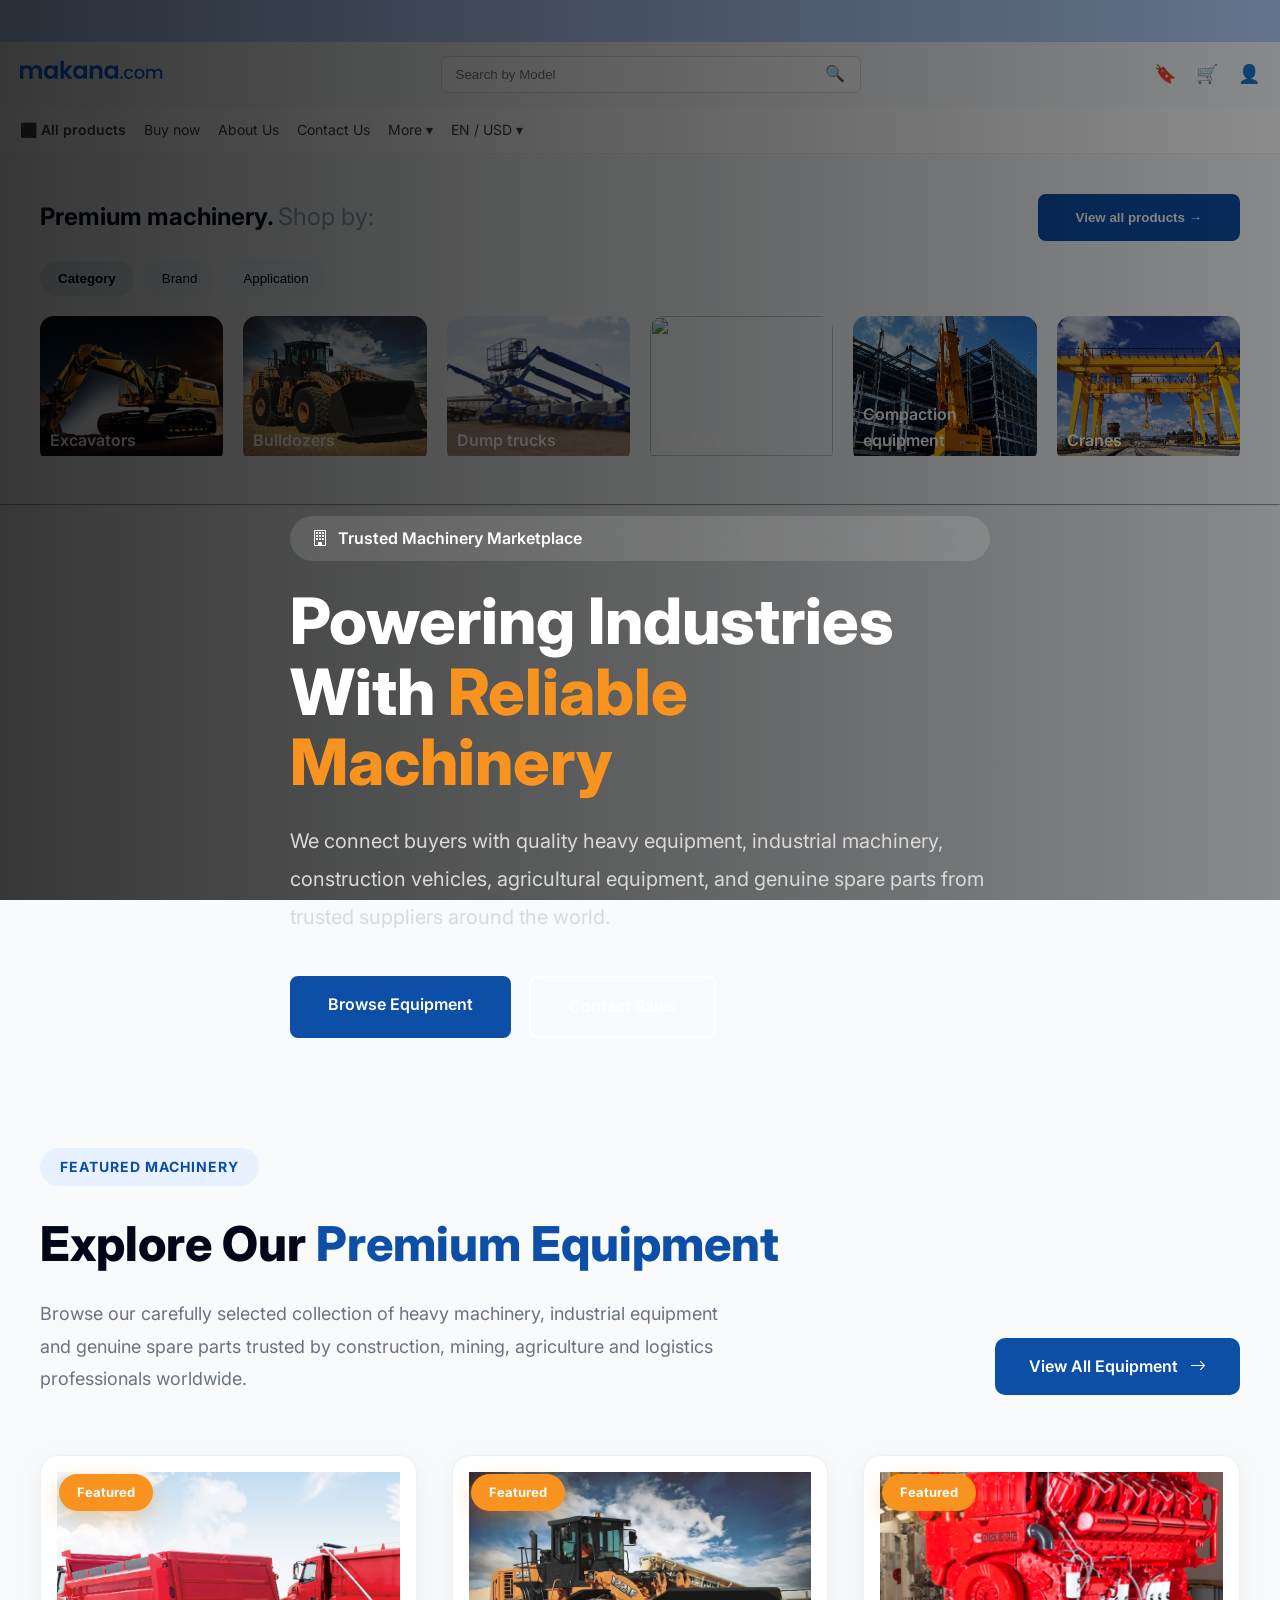
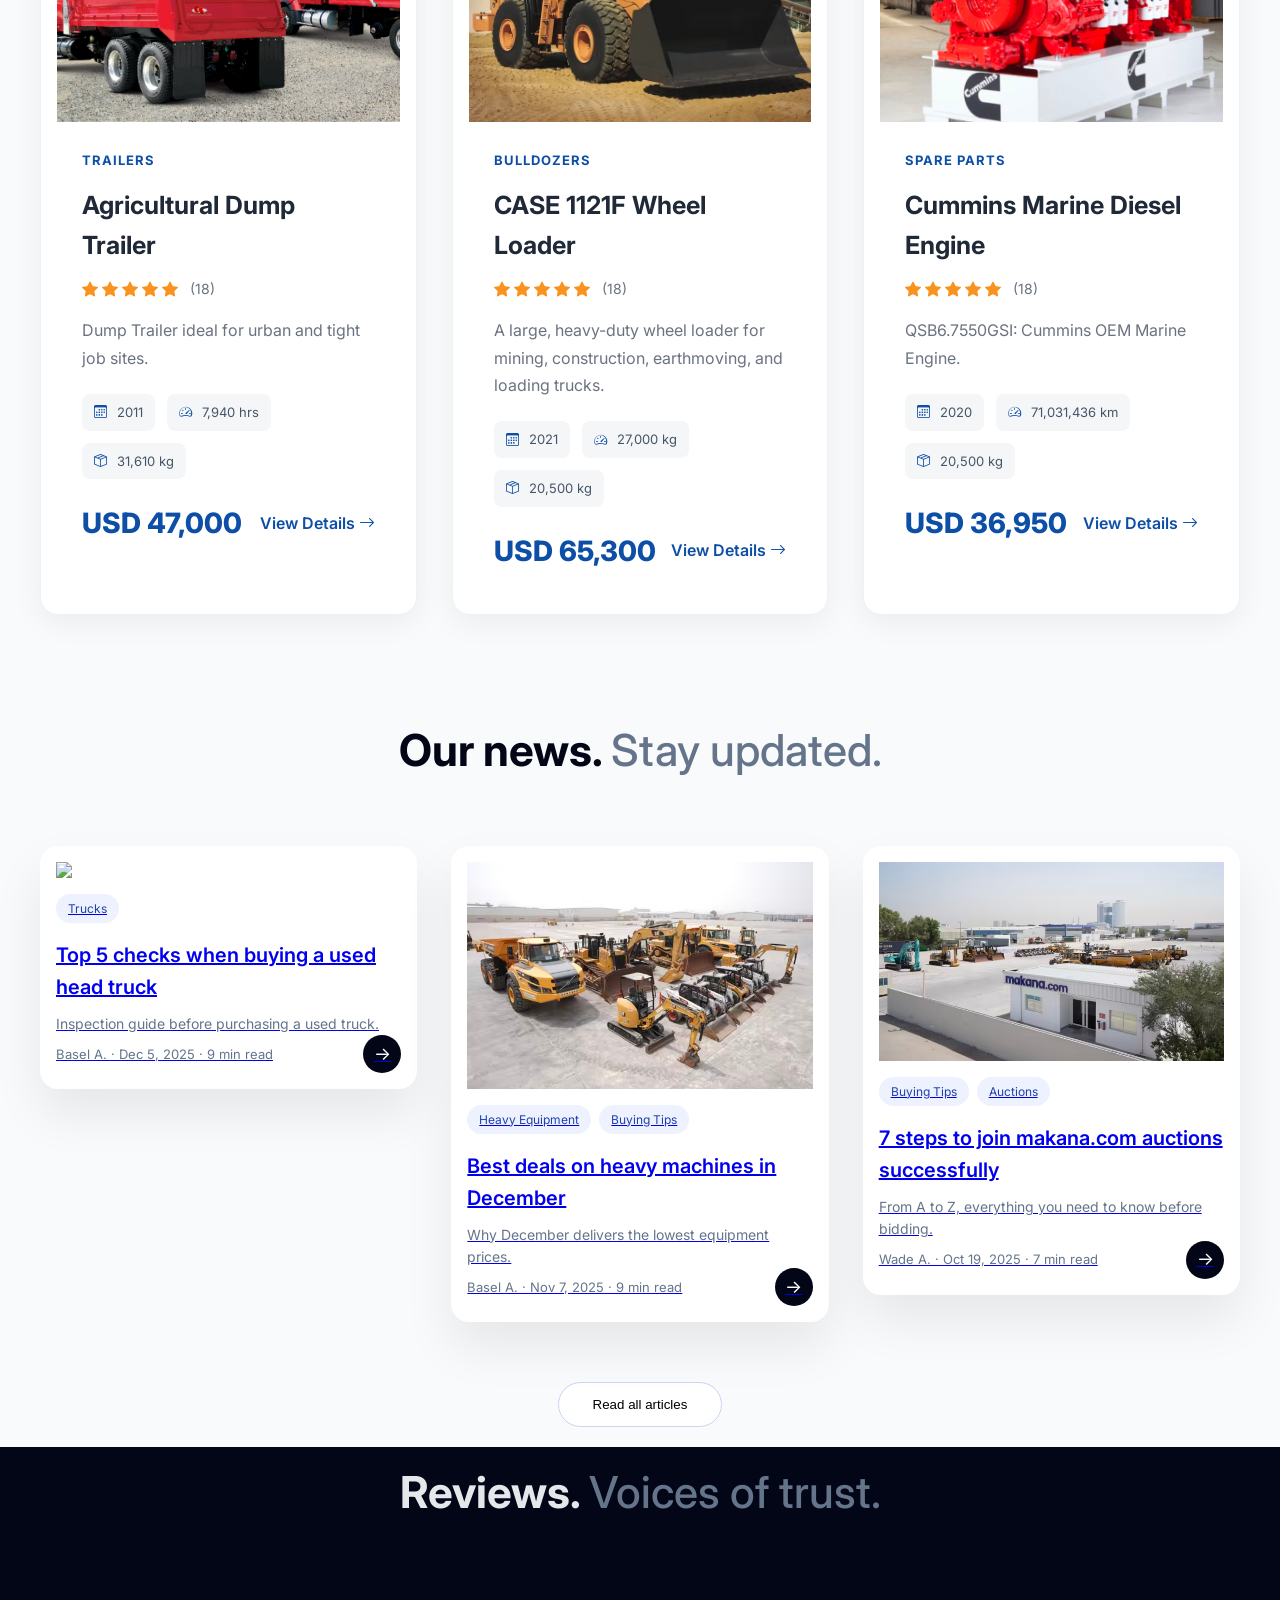
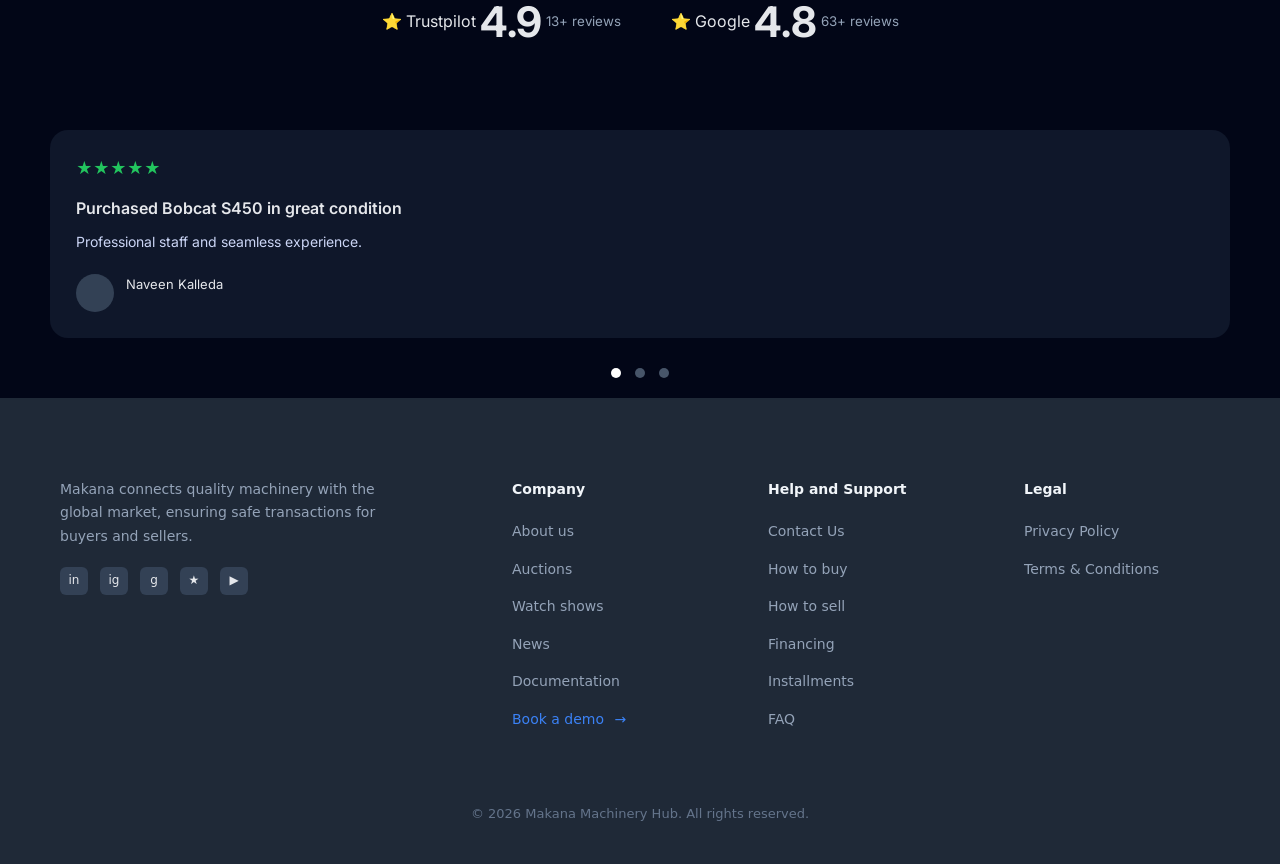
==== index.html @ 75198a85 "update layout" ====
<!DOCTYPE html>
<html lang="en">

<head>
    <meta charset="UTF-8" />
    <meta name="viewport" content="width=device-width, initial-scale=1.0" />
    <title>Makana – News & Reviews</title>

    <!-- Fonts -->
    <link href="https://fonts.googleapis.com/css2?family=Inter:wght@400;500;600;700&display=swap" rel="stylesheet">
    <link rel="stylesheet" href="https://cdn.jsdelivr.net/npm/bootstrap-icons@1.11.3/font/bootstrap-icons.min.css">

    <style>
        /* ---------------- VARIABLES ---------------- */
        :root {
            --bg-light: #f8fafc;
            --bg-dark: #020617;
            --card: #ffffff;
            --card-dark: #0f172a;
            --text: #020617;
            --text-light: #e5e7eb;
            --muted: #64748b;
            --blue: #2563eb;
            --green: #22c55e;
            --radius: 18px;
            --shadow: 0 25px 50px rgba(0, 0, 0, .08);
        }

        /* ---------------- RESET ---------------- */
        * {
            margin: 0;
            padding: 0;
            box-sizing: border-box
        }

        body {
            font-family: Inter, system-ui, sans-serif;
            background: var(--bg-light);
            color: var(--text);
            line-height: 1.6;
        }

        * {
            margin: 0;
            padding: 0;
            box-sizing: border-box;
        }


        .top-bar {
            background: #b7d3ff;
            overflow: hidden;
            white-space: nowrap;
            padding: 8px 0;
            position: relative;
        }

        .ticker {
            display: inline-block;
            padding-left: 100%;
            animation: scroll-left 15s linear infinite;
            font-size: 14px;
            font-weight: 500;
        }

        @keyframes scroll-left {
            0% {
                transform: translateX(0);
            }

            100% {
                transform: translateX(-100%);
            }
        }


        * {
            box-sizing: border-box;
        }

        img {
            max-width: 100%;
            height: auto;
        }

        body {
            overflow-x: hidden;
        }





        .header {
            display: flex;
            align-items: center;
            justify-content: space-between;
            padding: 14px 20px;
            gap: 15px;
        }

        .search-box {
            flex: 1;
            max-width: 420px;
            position: relative;
        }

        .search-box input {
            width: 100%;
            padding: 10px 40px 10px 14px;
            border-radius: 6px;
            border: 1px solid #ddd;
        }


        .search-icon {
            position: absolute;
            right: 16px;
            top: 50%;
            transform: translateY(-50%);
        }

        .header-icons span {
            margin-left: 16px;
            font-size: 18px;
        }

        .nav {
            display: flex;
            gap: 20px;
            padding: 10px 40px;
            font-size: 14px;
        }

        .nav a {
            color: #334155;
            cursor: pointer;
        }

        .nav .active {
            font-weight: 600;
        }

        .section {
            padding: 40px;
        }

        .section-header {
            display: flex;
            justify-content: space-between;
            align-items: center;
        }

        .section-header h2 span {
            color: #94a3b8;
            font-weight: 400;
        }


        @media (max-width: 768px) {
            .header {
                flex-direction: column;
                align-items: stretch;
            }

            .header-left {
                text-align: center;
            }

            .header-left img {
                max-height: 40px;
            }

            .search-box {
                max-width: 100%;
            }

            .header-icons {
                display: flex;
                justify-content: center;
                gap: 18px;
                font-size: 20px;
            }
        }

        .nav {
            display: flex;
            gap: 18px;
            padding: 12px 20px;
            background: #fff;
            border-bottom: 1px solid #eee;
        }


        @media (max-width: 768px) {
            .nav {
                overflow-x: auto;
                white-space: nowrap;
                gap: 14px;
                padding: 10px;
            }

            .nav a {
                font-size: 14px;
                flex-shrink: 0;
            }
        }

        .category-grid {
            display: grid;
            grid-template-columns: repeat(6, 1fr);
            gap: 16px;
        }

        @media (max-width: 1024px) {
            .category-grid {
                grid-template-columns: repeat(3, 1fr);
            }
        }

        @media (max-width: 600px) {
            .category-grid {
                grid-template-columns: repeat(2, 1fr);
            }

            .category-card span {
                font-size: 14px;
            }
        }


        .product-grid {
            display: grid;
            grid-template-columns: repeat(4, 1fr);
            gap: 20px;
        }


        @media (max-width: 1024px) {
            .product-grid {
                grid-template-columns: repeat(2, 1fr);
            }

        }

        /* @media (max-width: 1100px) {
            .product-grid {
                grid-template-columns: repeat(2, 1fr);
            }

           
        } */


        @media (max-width: 600px) {
            .product-grid {
                grid-template-columns: 1fr;
            }

            .product-card h4 {
                font-size: 16px;
            }

            /* .product-card1 h4 {
                font-size: 16px;
            } */

            .product-card strong {
                font-size: 15px;
            }

            /* .product-card1 strong {
                font-size: 15px;
            }

            .product-card1 {
                display: none;
            } */
        }


        .section-header {
            display: flex;
            justify-content: space-between;
            align-items: center;
            gap: 10px;
            flex-wrap: wrap;
        }

        @media (max-width: 600px) {
            .section-header h2 {
                font-size: 20px;
            }

            .section-header button {
                width: 100%;
            }
        }



        .btn-primary {
            background: #facc15;
            border: none;
            padding: 10px 16px;
            border-radius: 20px;
            font-weight: 600;
            cursor: pointer;
        }

        .btn-outline {
            background: none;
            border: 1px solid #cbd5e1;
            padding: 8px 14px;
            border-radius: 20px;
            cursor: pointer;
        }

        .filters {
            margin: 20px 0;
            display: flex;
            gap: 10px;
        }

        .filter {
            background: #f1f5f9;
            border: none;
            padding: 10px 18px;
            border-radius: 20px;
        }

        .filter.active {
            background: #e2e8f0;
            font-weight: 600;
        }

        .category-grid {
            display: grid;
            grid-template-columns: repeat(6, 1fr);
            gap: 20px;
        }

        .category-card {
            position: relative;
            border-radius: 14px;
            overflow: hidden;
        }

        .category-card img {
            width: 100%;
            height: 140px;
            object-fit: cover;
        }

        .category-card span {
            position: absolute;
            bottom: 10px;
            left: 10px;
            color: #fff;
            font-weight: 600;
        }

        .product-grid {
            margin-top: 30px;
            display: grid;
            grid-template-columns: repeat(4, 1fr);
            gap: 20px;
        }

        .product-card {
            background: #f8fafc;
            padding: 16px;
            border-radius: 18px;
        }

        .product-card img {
            height: 160px;
            object-fit: contain;
        }

        /* .product-card1 {
            background: #f8fafc;
            padding: 16px;
            border-radius: 18px;
        } */

        /* .product-card1 img {
            height: 160px;
            object-fit: contain;
        } */


        /* PRODUCT GRID */


        /*==========================
PREMIUM PRODUCT CARD
==========================*/

        .products-grid {

            display: grid;

            grid-template-columns: repeat(auto-fit, minmax(320px, 1fr));

            gap: 35px;

        }

        .product-card {

            position: relative;

            background: #fff;

            border-radius: 18px;

            overflow: hidden;

            border: 1px solid #edf2f7;

            transition: .4s;

            box-shadow: 0 8px 30px rgba(0, 0, 0, .06);

        }

        .product-card:hover {

            transform: translateY(-12px);

            box-shadow: 0 25px 55px rgba(0, 0, 0, .15);

        }

        .product-card a {

            text-decoration: none;

            color: inherit;

        }

        .product-image {

            overflow: hidden;

            height: 250px;

            background: #fafafa;

        }

        @media(max-width:768px) {

            .product-image {

                height: 200px;

            }

        }

        .product-image img {

            width: 100%;

            height: 100%;

            object-fit: cover;

            transition: .45s;

        }

        .product-card:hover img {

            transform: scale(1.08);

        }

        .product-body {

            padding: 25px;

        }

        .product-category {

            color: #0d4ea6;

            font-size: 13px;

            font-weight: 700;

            text-transform: uppercase;

            letter-spacing: 1px;

        }

        .product-body h3 {

            font-size: 25px;

            margin: 12px 0;

            font-weight: 700;

            color: #1f2937;

        }

        @media(max-width:768px) {

            .product-body h3 {

                font-size: 22px;

                line-height: 1.3;

            }

        }

        .rating {

            display: flex;

            align-items: center;

            gap: 4px;

            margin-bottom: 15px;

        }

        .rating i {

            color: #f7931e;

        }

        .rating span {

            color: #6b7280;

            margin-left: 8px;

            font-size: 14px;

        }

        .product-desc {

            color: #6b7280;

            line-height: 1.7;

            margin-bottom: 22px;

        }

        .meta {

            display: flex;

            flex-wrap: wrap;

            gap: 12px;

            margin-bottom: 22px;

        }

        .meta span {

            background: #f4f6f8;

            padding: 8px 12px;

            border-radius: 8px;

            font-size: 13px;

            color: #475569;

        }

        .meta i {

            color: #0d4ea6;

            margin-right: 6px;

        }

        .bottom-row {

            display: flex;

            justify-content: space-between;

            align-items: center;

        }

        .price {

            font-size: 28px;

            font-weight: 800;

            color: #0d4ea6;

        }

        .details-btn {

            color: #0d4ea6;

            font-weight: 600;

            transition: .3s;

        }

        .product-card:hover .details-btn {

            color: #f7931e;

        }

        .product-badge {

            position: absolute;

            top: 18px;

            left: 18px;

            z-index: 5;

            background: #f7931e;

            color: white;

            padding: 8px 18px;

            border-radius: 30px;

            font-size: 13px;

            font-weight: 700;

            box-shadow: 0 8px 20px rgba(247, 147, 30, .35);

        }

        /* ---------------- LAYOUT ---------------- */
        .container {
            max-width: 1200px;
            margin: auto;
            padding-top: 10px;
            padding-bottom: 20px;
        }

        .section-title {
            text-align: center;
            font-size: 44px;
            font-weight: 700;
            margin-bottom: 60px;
        }

        .section-title span {
            color: var(--muted);
            font-weight: 500;
        }

        /* ---------------- NEWS ---------------- */
        .news-grid {
            display: grid;
            grid-template-columns: repeat(auto-fit, minmax(320px, 1fr));
            gap: 34px;
        }

        .news-card {
            background: var(--card);
            border-radius: var(--radius);
            padding: 16px;
            box-shadow: var(--shadow);
            display: flex;
            flex-direction: column;
            transition: .3s ease;
        }

        .news-card:hover {
            transform: translateY(-6px);
        }

        .badges {
            display: flex;
            gap: 8px;
            margin: 16px 0;
        }

        .badge {
            font-size: 12px;
            background: #eef2ff;
            color: #1e40af;
            padding: 5px 12px;
            border-radius: 999px;
        }

        .news-title {
            font-size: 20px;
            font-weight: 600;
            margin-bottom: 10px;
        }

        .news-desc {
            font-size: 14px;
            color: var(--muted);
        }

        .news-footer {
            margin-top: auto;
            display: flex;
            justify-content: space-between;
            align-items: center;
            font-size: 13px;
            color: var(--muted);
        }

        .arrow {
            width: 38px;
            height: 38px;
            background: #020617;
            color: white;
            border-radius: 50%;
            display: grid;
            place-items: center;
            font-size: 18px;
        }

        .read-all {
            display: block;
            margin: 60px auto 0;
            padding: 14px 34px;
            border-radius: 999px;
            border: 1px solid #cbd5f5;
            background: white;
            font-weight: 500;
            cursor: pointer;
        }

        /* ---------------- REVIEWS ---------------- */
        .reviews {
            background: linear-gradient(180deg, #020617, #020617 60%, #020617);
            color: var(--text-light);
        }

        .ratings {
            display: flex;
            justify-content: center;
            gap: 50px;
            margin-bottom: 60px;
            flex-wrap: wrap;
        }

        .rating {
            text-align: center;
        }

        .rating strong {
            font-size: 42px;
            display: block;
        }

        .rating small {
            color: #94a3b8;
        }

        /* ---------------- CAROUSEL ---------------- */
        .carousel {
            position: relative;
            overflow: hidden;
        }

        .track {
            display: flex;
            transition: transform .6s ease;
        }

        .review {
            min-width: 100%;
            padding: 0 10px;
        }

        .review-card {
            background: var(--card-dark);
            border-radius: var(--radius);
            padding: 26px;
        }

        .stars {
            color: var(--green);
            margin-bottom: 14px
        }

        .review-title {
            font-weight: 600;
            margin-bottom: 10px
        }

        .review-text {
            font-size: 14px;
            color: #cbd5f5;
            margin-bottom: 20px
        }

        .author {
            display: flex;
            gap: 12px;
            font-size: 13px;
        }

        .avatar {
            width: 38px;
            height: 38px;
            background: #334155;
            border-radius: 50%;
        }

        /* ---------------- CONTROLS ---------------- */
        .controls {
            display: flex;
            justify-content: center;
            gap: 14px;
            margin-top: 30px;
        }

        .dot {
            width: 10px;
            height: 10px;
            border-radius: 50%;
            background: #475569;
            cursor: pointer;
        }

        .dot.active {
            background: white
        }

        /* ---------------- RESPONSIVE ---------------- */
        @media(max-width:640px) {
            .section-title {
                font-size: 32px
            }
        }

        @media (max-width: 600px) {
            .product-card img {
                height: auto;
                object-fit: cover;
            }
        }


        .footer {
            background: #1f2937;
            color: #cbd5e1;
            padding: 80px 60px 40px;
            font-family: system-ui, -apple-system, BlinkMacSystemFont, sans-serif;
        }

        .footer-container {
            display: grid;
            grid-template-columns: 2fr 1fr 1fr 1fr;
            gap: 60px;
            max-width: 1200px;
            margin: 0 auto;
        }

        .footer-brand p {
            max-width: 320px;
            line-height: 1.7;
            font-size: 14px;
            color: #94a3b8;
        }

        .socials {
            display: flex;
            gap: 12px;
            margin-top: 18px;
        }

        .socials a {
            width: 28px;
            height: 28px;
            border-radius: 6px;
            background: #334155;
            display: flex;
            align-items: center;
            justify-content: center;
            color: #e5e7eb;
            font-size: 12px;
            text-decoration: none;
        }

        .footer-col h4 {
            color: #f1f5f9;
            font-size: 14px;
            margin-bottom: 18px;
        }

        .footer-col ul {
            list-style: none;
            padding: 0;
            margin: 0;
        }

        .footer-col ul li {
            margin-bottom: 12px;
        }

        .footer-col ul li a {
            text-decoration: none;
            color: #94a3b8;
            font-size: 14px;
        }

        .footer-col ul li a:hover {
            color: #e5e7eb;
        }

        .footer-col .highlight a {
            color: #3b82f6;
            font-weight: 500;
        }

        .footer-col .highlight span {
            margin-left: 6px;
        }

        .footer-bottom {
            text-align: center;
            margin-top: 60px;
            font-size: 13px;
            color: #64748b;
        }

        @media (max-width: 768px) {
            .footer-container {
                grid-template-columns: 1fr;
                gap: 40px;
            }

            .footer-col h4 {
                margin-bottom: 12px;
            }
        }


        @media (max-width: 600px) {

            .section {
                padding: 24px 16px;
            }

            .nav {
                padding: 10px 16px;
            }

            .container {
                padding: 60px 16px;
            }

            .footer {
                padding: 50px 16px 30px;
            }

        }

        .line {
            padding: 150px;
            /* margin: 100px; */
        }
    </style>
</head>

<body>


    <!-- TOP INFO BAR -->
    <div class="top-bar">
        <div class="ticker">
            Complete purchase by utilizing our Cryptocurrency payment option(s) and get up to USD 10,000 Cashback. Offer
            ends Oct 30th.
        </div>
    </div>


    <!-- HEADER -->
    <header class="header">
        <div class="header-left">
            <a href="index.html">
                <img src="img/makana.com (2).svg" alt="logo-light">
            </a>
        </div>

        <div class="search-box">
            <input type="text" placeholder="Search by Model">
            <span class="search-icon">🔍</span>
        </div>

        <div class="header-icons">
            <span>🔖</span>
            <span>🛒</span>
            <span>👤</span>
        </div>
    </header>

    <!-- NAV -->
    <nav class="nav">
        <a href="products.html" class="active">⬛ All products</a>
        <a href="products.html">Buy now</a>
        <a href="about.html">About Us</a>
        <a href="#" onclick="Tawk_API.maximize(); return false;">
            Contact Us
        </a>
        <a>More ▾</a>
        <a>EN / USD ▾</a>
    </nav>

    <style>
        .nav a {
            text-decoration: none;
        }
    </style>

    <!-- PREMIUM MACHINERY -->
    <section class="section">
        <div class="section-header">
            <h2>Premium machinery. <span>Shop by:</span></h2>
            <a href="products.html">
                <button class="btn-primary">View all products →</button>
            </a>
        </div>

        <div class="filters">
            <button href="products.html" class="filter active">Category</button>
            <button class="filter">Brand</button>
            <button class="filter">Application</button>
        </div>

        <div class="category-grid">
            <a href="products.html">
                <div class="category-card">
                    <img src="img/heavy-machinery-night_1.avif" />
                    <span>Excavators</span>
                </div>
            </a>

            <a href="products.html">
                <div class="category-card">
                    <img src="img/BULLDOZER.webp" />
                    <span>Bulldozers</span>
                </div>
            </a>

            <a href="products.html">
                <div class="category-card">
                    <img src="img/Equipment-Rental-7.jpg" />
                    <span>Dump trucks</span>
                </div>
            </a>

            <a href="products.html">
                <div class="category-card">
                    <img src="https://images.unsplash.com/photo-1601584115197-04ecc0da31d7?q=80&w=1200" />
                    <span>Loaders</span>
                </div>
            </a>

            <a href="products.html">
                <div class="category-card">
                    <img src="img/CRANE3.jpg" />
                    <span>Compaction equipment</span>
                </div>
            </a>

            <a href="products.html">
                <div class="category-card">
                    <img src="img/CRANESS.jpg" />
                    <span>Cranes</span>
                </div>
            </a>

        </div>
    </section>

    <HR>
    </HR>

    <!-- =========================
ABOUT HERO
========================== -->

    <section class="about-hero">

        <div class="hero-overlay"></div>

        <div class="container">

            <div class="hero-content">

                <span class="hero-tag">
                    <i class="bi bi-building"></i>
                    Trusted Machinery Marketplace
                </span>

                <h1>
                    Powering Industries With
                    <span>Reliable Machinery</span>
                </h1>

                <p>
                    We connect buyers with quality heavy equipment,
                    industrial machinery, construction vehicles,
                    agricultural equipment, and genuine spare parts
                    from trusted suppliers around the world.
                </p>

                <div class="hero-buttons">

                    <a href="products.html" class="btn-primary">
                        Browse Equipment
                    </a>

                    <a href="#" class="btn-outline" onclick="Tawk_API.maximize(); return false;">
                        Contact Sales
                    </a>


                </div>

            </div>

        </div>

    </section>

    <style>
        /*=========================
ABOUT HERO
==========================*/

        .about-hero {

            display: flex;

            align-items: center;

            justify-content: center;

        }

        .hero-overlay {

            position: absolute;

            inset: 0;

            background: linear-gradient(90deg,
                    rgba(0, 0, 0, .78),
                    rgba(0, 0, 0, .45));

        }

        .hero-content {

            position: relative;

            z-index: 2;

            max-width: 700px;

            color: #fff;

            display: flex;

            flex-direction: column;

        }

        .hero-tag {

            display: inline-flex;

            align-items: center;

            gap: 10px;

            background: #ffffff20;

            backdrop-filter: blur(12px);

            padding: 10px 22px;

            border-radius: 50px;

            font-weight: 600;

            margin-bottom: 25px;

        }

        .hero-content h1 {

            font-size: 64px;

            font-weight: 800;

            line-height: 1.1;

            margin-bottom: 25px;

        }

        .hero-content h1 span {

            color: #f7931e;

        }

        .hero-content p {

            font-size: 20px;

            color: #d9d9d9;

            line-height: 1.9;

            margin-bottom: 40px;

        }

        .hero-buttons {

            display: flex;

            gap: 18px;

            flex-wrap: wrap;

        }

        .btn-primary {

            background: #0d4ea6;

            color: #fff;

            padding: 16px 38px;

            border-radius: 8px;

            text-decoration: none;

            transition: .35s;

            font-weight: 600;

        }

        .btn-primary:hover {

            background: #083b80;

            transform: translateY(-4px);

        }

        .btn-outline {

            border: 2px solid #fff;

            color: #fff;

            text-decoration: none;

            padding: 16px 38px;

            border-radius: 8px;

            transition: .35s;

            font-weight: 600;

        }

        .btn-outline:hover {

            background: #fff;

            color: #111;

        }

        @media (max-width:991px) {

            .about-hero {

                min-height: 850px;

                padding: 100px 0 70px;

            }

            .hero-content h1 {

                font-size: 52px;

            }

        }

        @media(max-width:768px) {

            .hero-content {

                text-align: center;

                margin: auto;

            }

            .hero-content h1 {

                font-size: 56px;

                line-height: 1.15;

            }


        }

        @media(max-width:480px) {

            .hero-content h1 {

                font-size: 32px;

            }

        }

        @media(max-width:768px) {

            .hero-content p {

                max-width: 95%;

                margin: auto auto 35px;

            }

        }

        @media(max-width:768px) {

            .hero-buttons {

                display: flex;

                flex-direction: column;

                align-items: center;

                width: 100%;

                gap: 15px;

            }

            .hero-buttons a {

                width: 100%;

                max-width: 320px;

                text-align: center;

            }

        }
    </style>

    <!-- FEATURED PRODUCTS -->
    <section class="products-container">
        <div class="featured-header">

            <div class="featured-title">

                <span class="featured-badge">
                    FEATURED MACHINERY
                </span>

                <h2>
                    Explore Our
                    <span>Premium Equipment</span>
                </h2>

                <p>
                    Browse our carefully selected collection of heavy machinery,
                    industrial equipment and genuine spare parts trusted by
                    construction, mining, agriculture and logistics professionals worldwide.
                </p>

            </div>

            <a href="products.html" class="view-all-btn">

                View All Equipment

                <i class="bi bi-arrow-right"></i>

            </a>

        </div>

        <Style>
            /*==============================
FEATURED HEADER
==============================*/

            .products-container {

                max-width: 1450px;

                margin: auto;

                padding: 90px 40px;

            }

            @media(max-width:768px) {

                .products-container {

                    padding: 60px 15px;

                }

            }

            .featured-header {

                display: flex;

                justify-content: space-between;

                align-items: flex-end;

                margin-bottom: 60px;

                flex-wrap: wrap;

                gap: 30px;

            }

            .featured-badge {

                display: inline-block;

                background: #e8f1ff;

                color: #0d4ea6;

                padding: 8px 20px;

                border-radius: 30px;

                font-size: 14px;

                font-weight: 700;

                letter-spacing: 1px;

                margin-bottom: 20px;

            }

            .featured-title h2 {

                font-size: 48px;

                font-weight: 800;

                margin-bottom: 15px;

            }

            .featured-title h2 span {

                color: #0d4ea6;

            }

            .featured-title p {

                max-width: 700px;

                color: #6b7280;

                line-height: 1.8;

                font-size: 18px;

            }

            .view-all-btn {

                text-decoration: none;

                background: #0d4ea6;

                color: white;

                padding: 16px 34px;

                border-radius: 10px;

                font-weight: 600;

                display: flex;

                align-items: center;

                gap: 12px;

                transition: .35s;

            }

            .view-all-btn:hover {

                background: #f7931e;

                color: white;

                transform: translateY(-4px);

            }
        </Style>


        <div class="products-grid">

            <div class="product-card">

                <span class="product-badge">
                    Featured
                </span>

                <a href="checkout.html" onclick="selectProduct(
         'Agricultural Dump Trailer / Tipping Trailer',
         'Dump Trailer ideal for urban and tight job sites.',
         'USD 47,000',
         'img/heavy-machine-4.jpg'
         )">

                    <div class="product-image">

                        <img src="img/heavy-machine-4.jpg">

                    </div>

                    <div class="product-body">

                        <span class="product-category">

                            Trailers

                        </span>

                        <h3>

                            Agricultural Dump Trailer

                        </h3>

                        <div class="rating">

                            <i class="bi bi-star-fill"></i>

                            <i class="bi bi-star-fill"></i>

                            <i class="bi bi-star-fill"></i>

                            <i class="bi bi-star-fill"></i>

                            <i class="bi bi-star-fill"></i>

                            <span>(18)</span>

                        </div>

                        <p class="product-desc">

                            Dump Trailer ideal for urban and
                            tight job sites.

                        </p>

                        <div class="meta">

                            <span>

                                <i class="bi bi-calendar3"></i>

                                2011

                            </span>

                            <span>

                                <i class="bi bi-speedometer2"></i>

                                7,940 hrs

                            </span>

                            <span>

                                <i class="bi bi-box-seam"></i>

                                31,610 kg

                            </span>

                        </div>

                        <div class="bottom-row">

                            <div class="price">

                                USD 47,000

                            </div>

                            <span class="details-btn">

                                View Details

                                <i class="bi bi-arrow-right"></i>

                            </span>

                        </div>

                    </div>

                </a>

            </div>


            <div class="product-card">

                <span class="product-badge">
                    Featured
                </span>

                <a href="checkout.html" onclick="selectProduct(
                   'Telehandler (Telescopic Handler)',
                   'Telescopic Handler with excellent reliability.',
                   'USD 65,300',
                   'img/BULLDOZER.webp'
                )">

                    <div class="product-image">

                        <img src="img/BULLDOZER.webp">

                    </div>

                    <div class="product-body">

                        <span class="product-category">

                            Bulldozers

                        </span>

                        <h3>

                            CASE 1121F Wheel Loader

                        </h3>

                        <div class="rating">

                            <i class="bi bi-star-fill"></i>

                            <i class="bi bi-star-fill"></i>

                            <i class="bi bi-star-fill"></i>

                            <i class="bi bi-star-fill"></i>

                            <i class="bi bi-star-fill"></i>

                            <span>(18)</span>

                        </div>

                        <p class="product-desc">

                            A large, heavy-duty wheel loader for mining, construction, earthmoving, and loading trucks.

                        </p>

                        <div class="meta">

                            <span>

                                <i class="bi bi-calendar3"></i>

                                2021

                            </span>

                            <span>

                                <i class="bi bi-speedometer2"></i>

                                27,000 kg

                            </span>

                            <span>

                                <i class="bi bi-box-seam"></i>

                                20,500 kg

                            </span>

                        </div>

                        <div class="bottom-row">

                            <div class="price">

                                USD 65,300

                            </div>

                            <span class="details-btn">

                                View Details

                                <i class="bi bi-arrow-right"></i>

                            </span>

                        </div>

                    </div>

                </a>

            </div>


            <div class="product-card">

                <span class="product-badge">
                    Featured
                </span>

                <a href="checkout.html" onclick="selectProduct(
                   'Cummins Marine Diesel Engine',
                   'QSB6.7550GSI: Cummins OEM Marine Engine.',
                   'USD 36,950',
                   'img/whatsappnew.jpeg'
                 )">

                    <div class="product-image">

                        <img src="img/whatsappnew.jpeg">

                    </div>

                    <div class="product-body">

                        <span class="product-category">

                            Spare Parts

                        </span>

                        <h3>

                            Cummins Marine Diesel Engine

                        </h3>

                        <div class="rating">

                            <i class="bi bi-star-fill"></i>

                            <i class="bi bi-star-fill"></i>

                            <i class="bi bi-star-fill"></i>

                            <i class="bi bi-star-fill"></i>

                            <i class="bi bi-star-fill"></i>

                            <span>(18)</span>

                        </div>

                        <p class="product-desc">

                            QSB6.7550GSI: Cummins OEM Marine Engine.

                        </p>

                        <div class="meta">

                            <span>

                                <i class="bi bi-calendar3"></i>

                                2020

                            </span>

                            <span>

                                <i class="bi bi-speedometer2"></i>

                                71,031,436 km

                            </span>

                            <span>

                                <i class="bi bi-box-seam"></i>

                                20,500 kg

                            </span>

                        </div>

                        <div class="bottom-row">

                            <div class="price">

                                USD 36,950

                            </div>

                            <span class="details-btn">

                                View Details

                                <i class="bi bi-arrow-right"></i>

                            </span>

                        </div>

                    </div>

                </a>

            </div>


    </section>


    <!-- NEWS -->
    <section class="container">
        <h2 class="section-title">Our news. <span>Stay updated.</span></h2>

        <div class="news-grid">
            <a href="#">
                <div class="news-card">
                    <img src="https://images.unsplash.com/photo-1601584115197-04ecc0da31d7?q=80&w=1200" />
                    <div class="badges">
                        <span class="badge">Trucks</span>
                    </div>
                    <div class="news-title">Top 5 checks when buying a used head truck</div>
                    <div class="news-desc">Inspection guide before purchasing a used truck.</div>
                    <div class="news-footer">
                        Basel A. · Dec 5, 2025 · 9 min read
                        <div class="arrow">→</div>
                    </div>
                </div>
            </a>


            <a href="#">
                <div class="news-card">
                    <img src="img/ournews2.avif" />
                    <div class="badges">
                        <span class="badge">Heavy Equipment</span>
                        <span class="badge">Buying Tips</span>
                    </div>
                    <div class="news-title">Best deals on heavy machines in December</div>
                    <div class="news-desc">Why December delivers the lowest equipment prices.</div>
                    <div class="news-footer">
                        Basel A. · Nov 7, 2025 · 9 min read
                        <div class="arrow">→</div>
                    </div>
                </div>
            </a>

            <a href="#">
                <div class="news-card">
                    <img src="img/ournews1.avif" />
                    <div class="badges">
                        <span class="badge">Buying Tips</span>
                        <span class="badge">Auctions</span>
                    </div>
                    <div class="news-title">7 steps to join makana.com auctions successfully</div>
                    <div class="news-desc">From A to Z, everything you need to know before bidding.</div>
                    <div class="news-footer">
                        Wade A. · Oct 19, 2025 · 7 min read
                        <div class="arrow">→</div>
                    </div>
                </div>
            </a>

        </div>

        <button class="read-all">Read all articles</button>
    </section>

    <!-- REVIEWS -->
    <section class="reviews">
        <div class="container">
            <h2 class="section-title">Reviews. <span>Voices of trust.</span></h2>

            <div class="ratings">
                <div class="rating">⭐ Trustpilot<strong>4.9</strong><small>13+ reviews</small></div>
                <div class="rating">⭐ Google<strong>4.8</strong><small>63+ reviews</small></div>
            </div>

            <div class="carousel">
                <div class="track" id="track">

                    <div class="review">
                        <div class="review-card">
                            <div class="stars">★★★★★</div>
                            <div class="review-title">Purchased Bobcat S450 in great condition</div>
                            <div class="review-text">Professional staff and seamless experience.</div>
                            <div class="author">
                                <div class="avatar"></div>Naveen Kalleda
                            </div>
                        </div>
                    </div>

                    <div class="review">
                        <div class="review-card">
                            <div class="stars">★★★★★</div>
                            <div class="review-title">Reliable & informative team</div>
                            <div class="review-text">Everything handled efficiently end-to-end.</div>
                            <div class="author">
                                <div class="avatar"></div>Jihad Al Attassi
                            </div>
                        </div>
                    </div>

                    <div class="review">
                        <div class="review-card">
                            <div class="stars">★★★★★</div>
                            <div class="review-title">Buying a bobcat has never been easier</div>
                            <div class="review-text">Fully digital, extremely professional process.</div>
                            <div class="author">
                                <div class="avatar"></div>Procurement Manager
                            </div>
                        </div>
                    </div>

                </div>
            </div>

            <div class="controls">
                <div class="dot active"></div>
                <div class="dot"></div>
                <div class="dot"></div>
            </div>

        </div>
    </section>

    <footer class="footer">
        <div class="footer-container">
            <div class="footer-col footer-brand">
                <p>
                    Makana connects quality machinery with the global market, ensuring
                    safe transactions for buyers and sellers.
                </p>

                <div class="socials">
                    <a href="#">in</a>
                    <a href="#">ig</a>
                    <a href="#">g</a>
                    <a href="#">★</a>
                    <a href="#">▶</a>
                </div>
            </div>

            <div class="footer-col">
                <h4>Company</h4>
                <ul>
                    <li><a href="about.html">About us</a></li>
                    <li><a href="#">Auctions</a></li>
                    <li><a href="#">Watch shows</a></li>
                    <li><a href="#">News</a></li>
                    <li><a href="#">Documentation</a></li>
                    <li class="highlight">
                        <a href="#">Book a demo <span>→</span></a>
                    </li>
                </ul>
            </div>

            <div class="footer-col">
                <h4>Help and Support</h4>
                <ul>
                    <li><a href="#" onclick="Tawk_API.maximize(); return false;">
                            Contact Us
                        </a></li>
                    <li><a href="products.html">How to buy</a></li>
                    <li><a href="#">How to sell</a></li>
                    <li><a href="#">Financing</a></li>
                    <li><a href="#">Installments</a></li>
                    <li><a href="#">FAQ</a></li>
                </ul>
            </div>

            <div class="footer-col">
                <h4>Legal</h4>
                <ul>
                    <li><a href="#">Privacy Policy</a></li>
                    <li><a href="#">Terms & Conditions</a></li>
                </ul>
            </div>
        </div>

        <div class="footer-bottom">
            © 2026 Makana Machinery Hub. All rights reserved.
        </div>
    </footer>

    <script>
        let index = 0;
        const track = document.getElementById('track');
        const dots = document.querySelectorAll('.dot');

        function show(i) {
            track.style.transform = `translateX(-${i * 100}%)`;
            dots.forEach(d => d.classList.remove('active'));
            dots[i].classList.add('active');
        }
        dots.forEach((d, i) => d.onclick = () => { index = i; show(i) });
        setInterval(() => { index = (index + 1) % 3; show(index) }, 4500);
    </script>

    <script>
        function selectProduct(name, desc, price, img) {
            const product = {
                name: name,
                desc: desc,
                price: price,
                img: img
            };

            localStorage.setItem("selectedProduct", JSON.stringify(product));
        }
    </script>

    <script>
        // Disable right-click
        document.addEventListener("contextmenu", function (e) {
            e.preventDefault();
            alert("Right-click is disabled on this website!");
        });

        // Disable certain keyboard shortcuts
        document.addEventListener("keydown", function (e) {
            // F12
            if (e.key === "F12") {
                e.preventDefault();
                alert("This shortcut is disabled!");
            }

            // Ctrl+Shift+I or Cmd+Option+I (Open DevTools)
            if ((e.ctrlKey || e.metaKey) && e.shiftKey && e.key.toLowerCase() === "i") {
                e.preventDefault();
                alert("This shortcut is disabled!");
            }

            // Ctrl+Shift+J or Cmd+Option+J (Console)
            if ((e.ctrlKey || e.metaKey) && e.shiftKey && e.key.toLowerCase() === "j") {
                e.preventDefault();
                alert("This shortcut is disabled!");
            }

            // Ctrl+U or Cmd+U (View Source)
            if ((e.ctrlKey || e.metaKey) && e.key.toLowerCase() === "u") {
                e.preventDefault();
                alert("Viewing source is disabled!");
            }

            // Ctrl+S or Cmd+S (Save page)
            if ((e.ctrlKey || e.metaKey) && e.key.toLowerCase() === "s") {
                e.preventDefault();
                alert("Saving the page is disabled!");
            }
        });
    </script>

    <!--Start of Tawk.to Script-->
    <script type="text/javascript">
        var Tawk_API = Tawk_API || {}, Tawk_LoadStart = new Date();
        (function () {
            var s1 = document.createElement("script"), s0 = document.getElementsByTagName("script")[0];
            s1.async = true;
            s1.src = 'https://embed.tawk.to/68c6bc223c57f819275d5edd/1j544tq3s';
            s1.charset = 'UTF-8';
            s1.setAttribute('crossorigin', '*');
            s0.parentNode.insertBefore(s1, s0);
        })();
    </script>
    <!--End of Tawk.to Script-->

</body><grammarly-desktop-integration data-grammarly-shadow-root="true"></grammarly-desktop-integration>

</html>
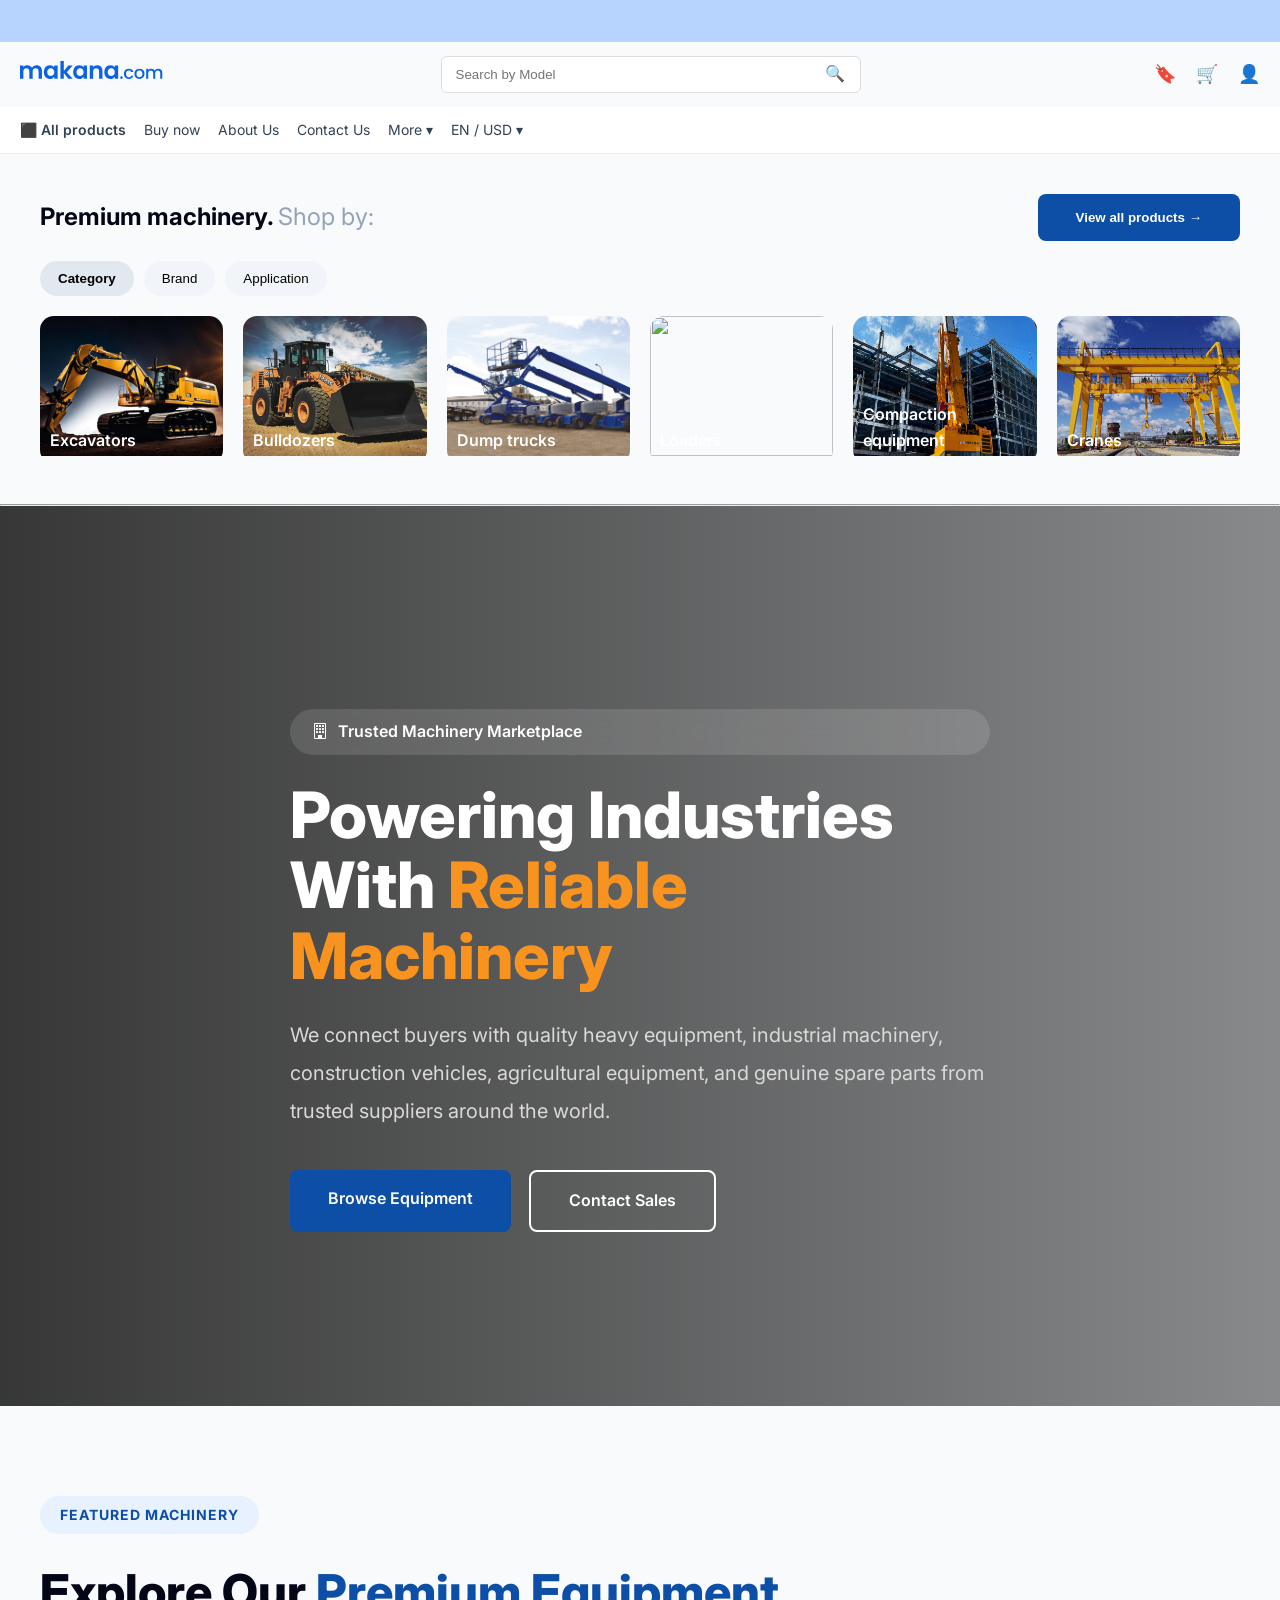
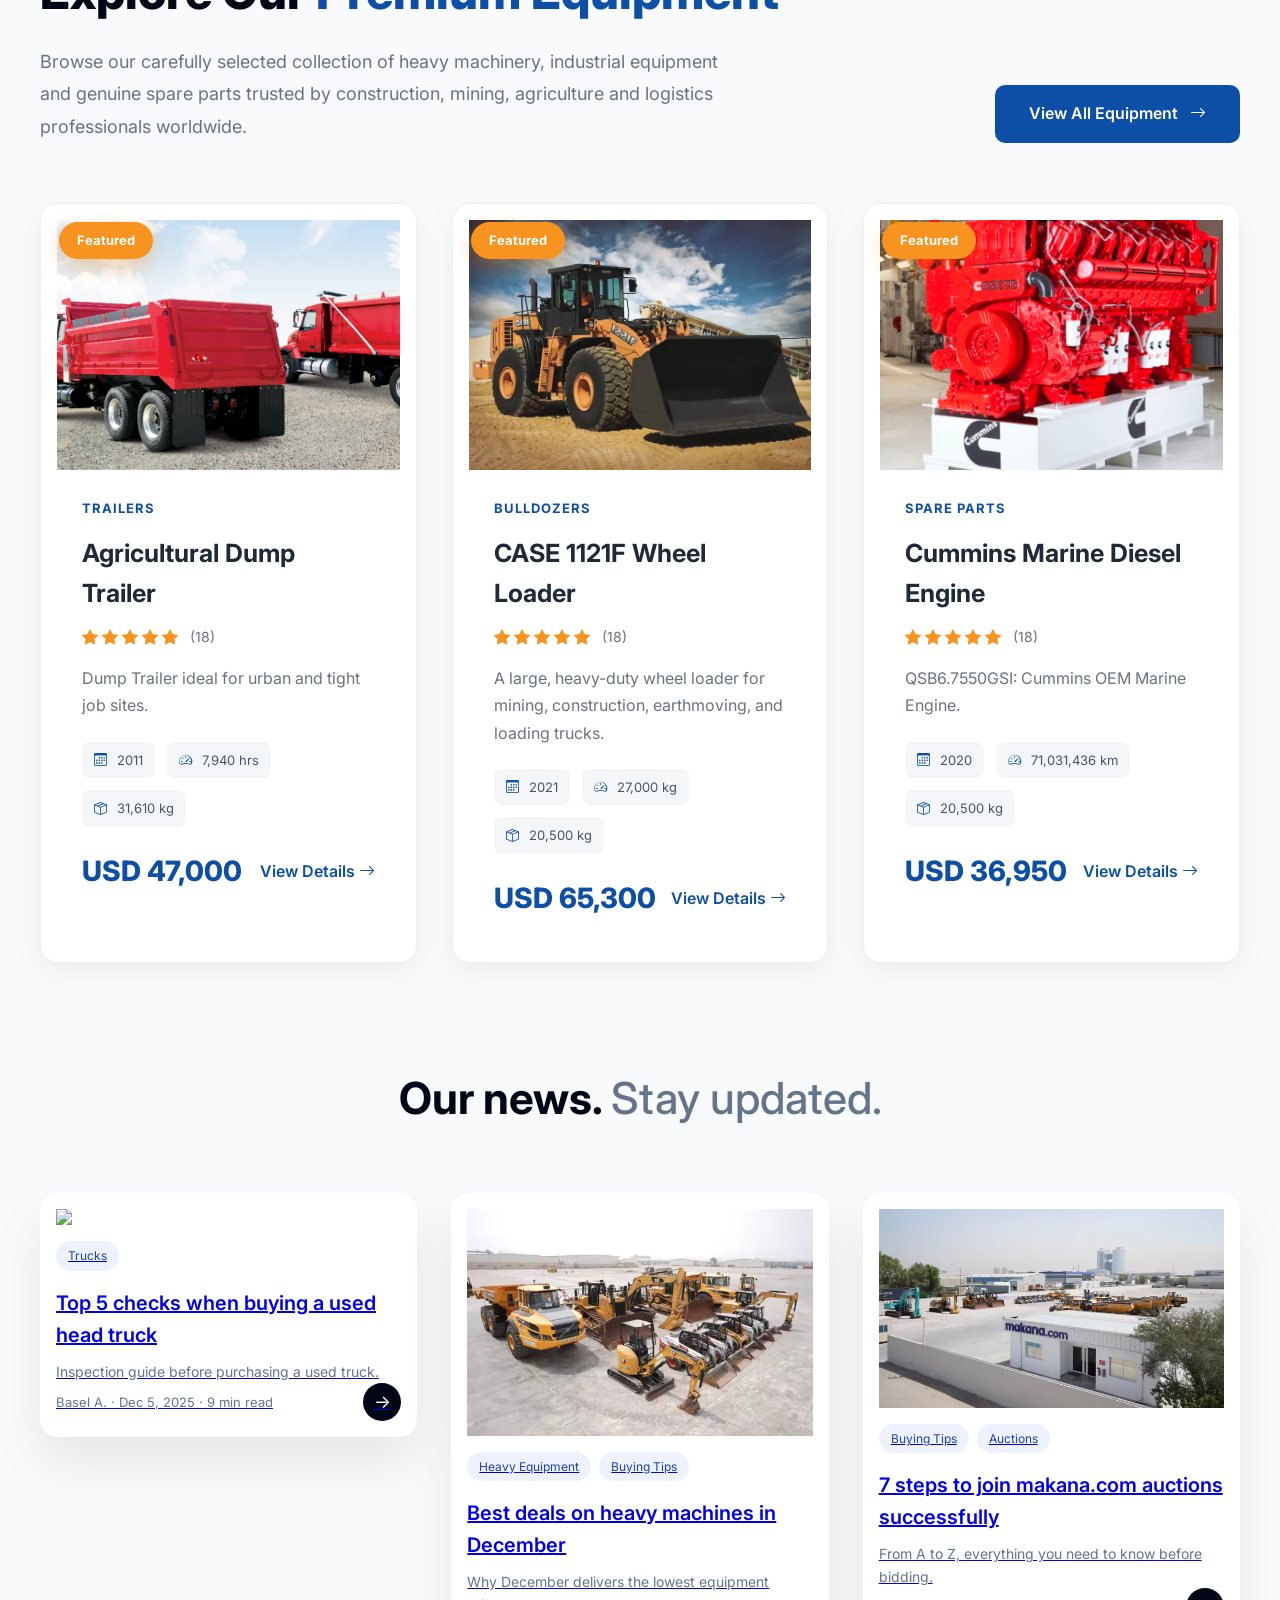
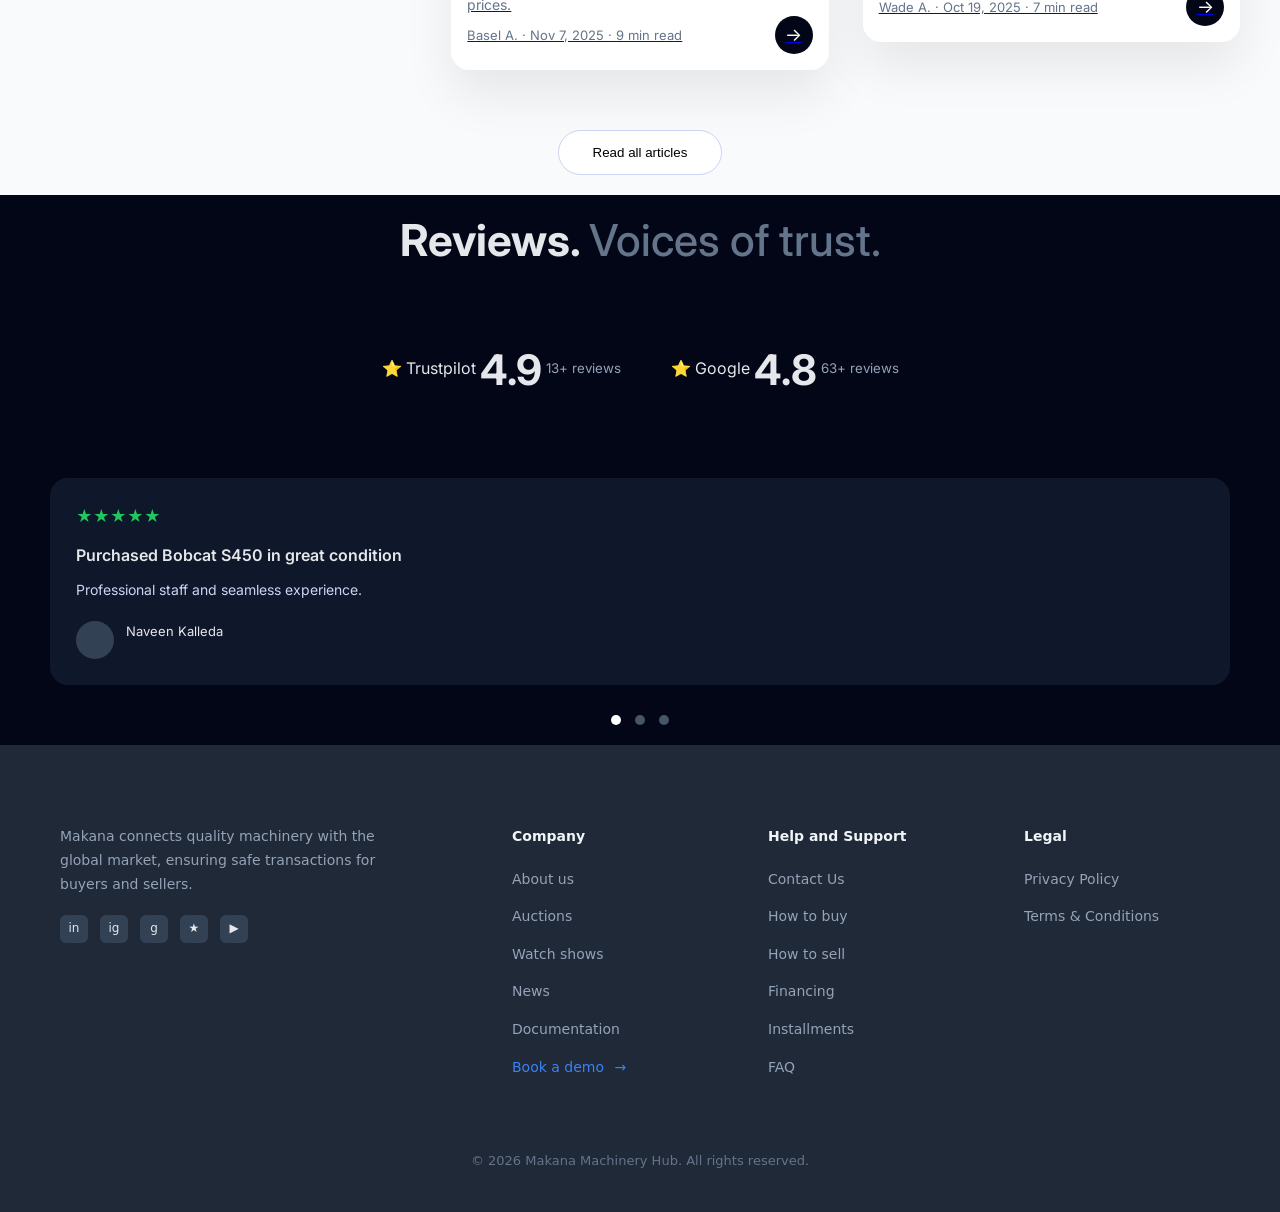
==== commit c1f5a97f: "update layout" ====
--- a/index.html
+++ b/index.html
@@ -1158,11 +1158,18 @@
 
         .about-hero {
 
+            position: relative;
+
+
+            min-height: 100vh;
+
+            padding: 120px 0 80px;
+
+            background: url("images/about-hero.jpg") center center/cover no-repeat;
+
             display: flex;
 
             align-items: center;
-
-            justify-content: center;
 
         }
 
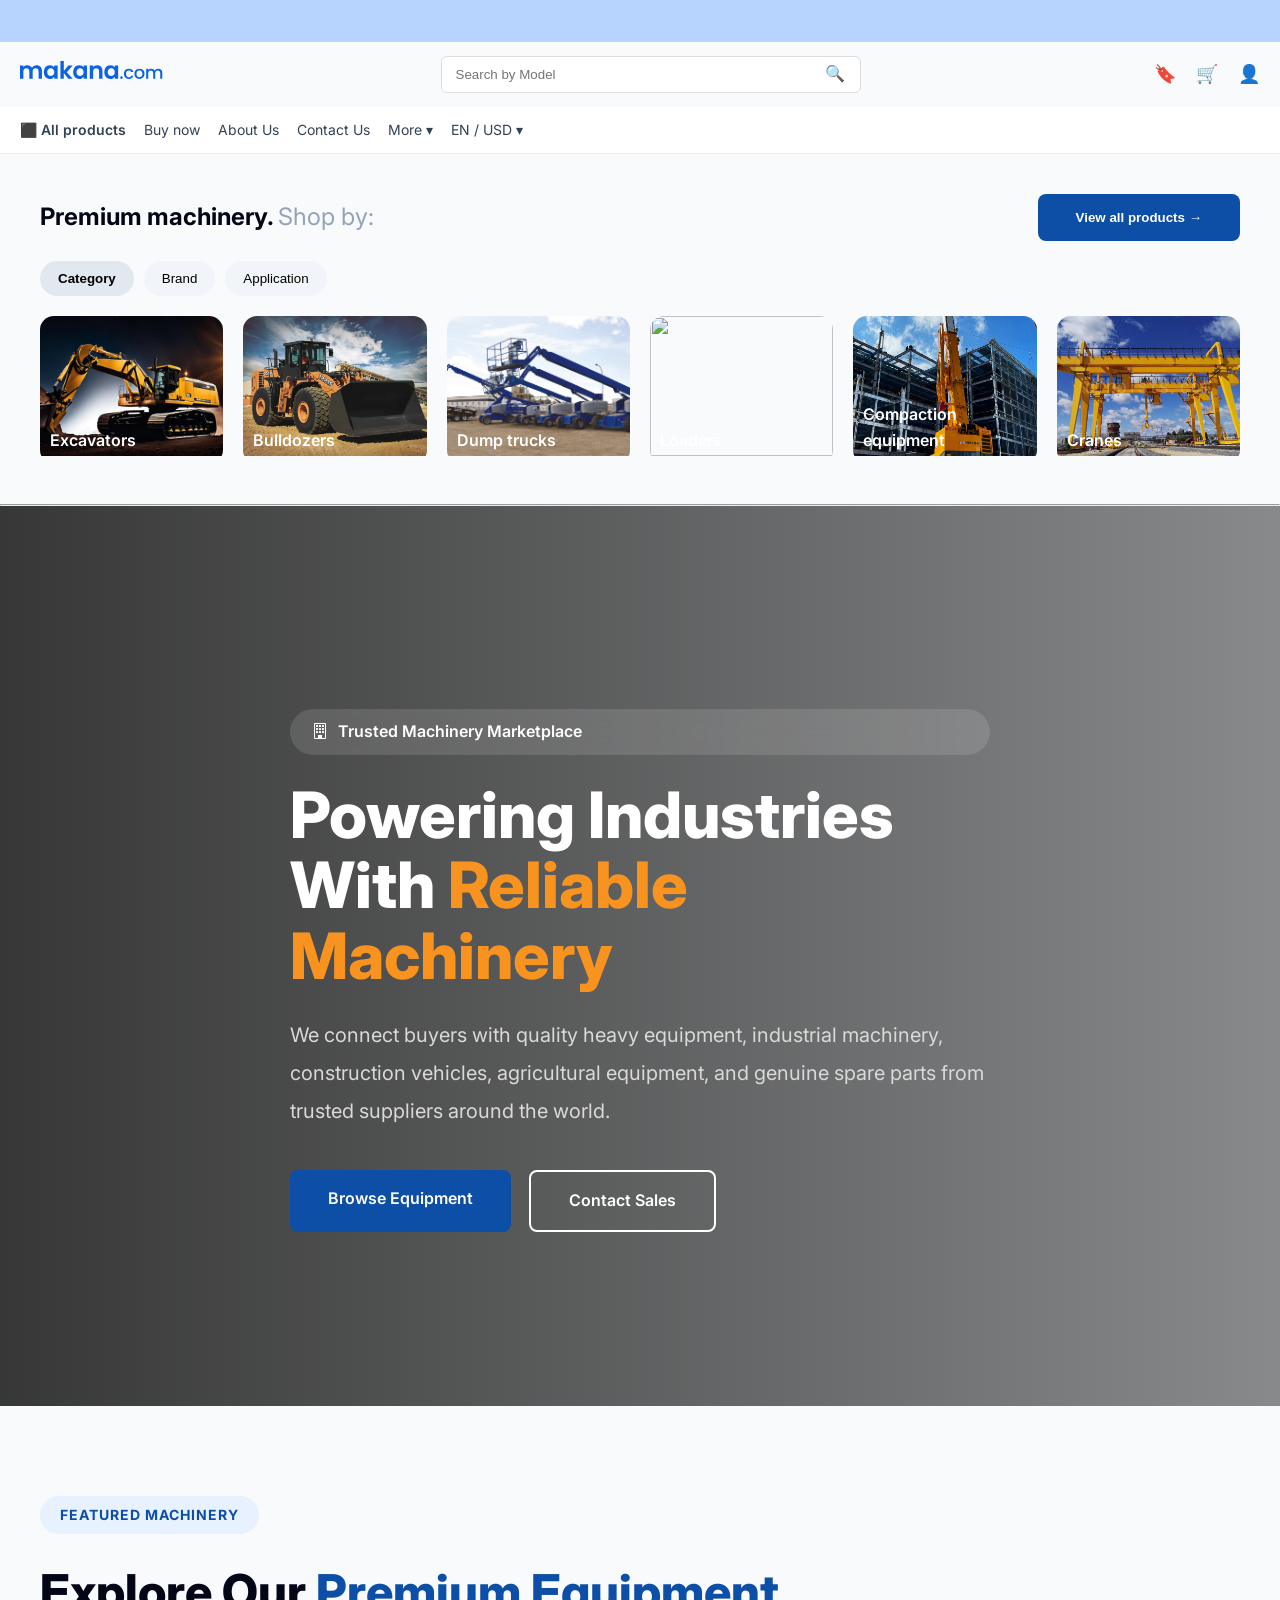
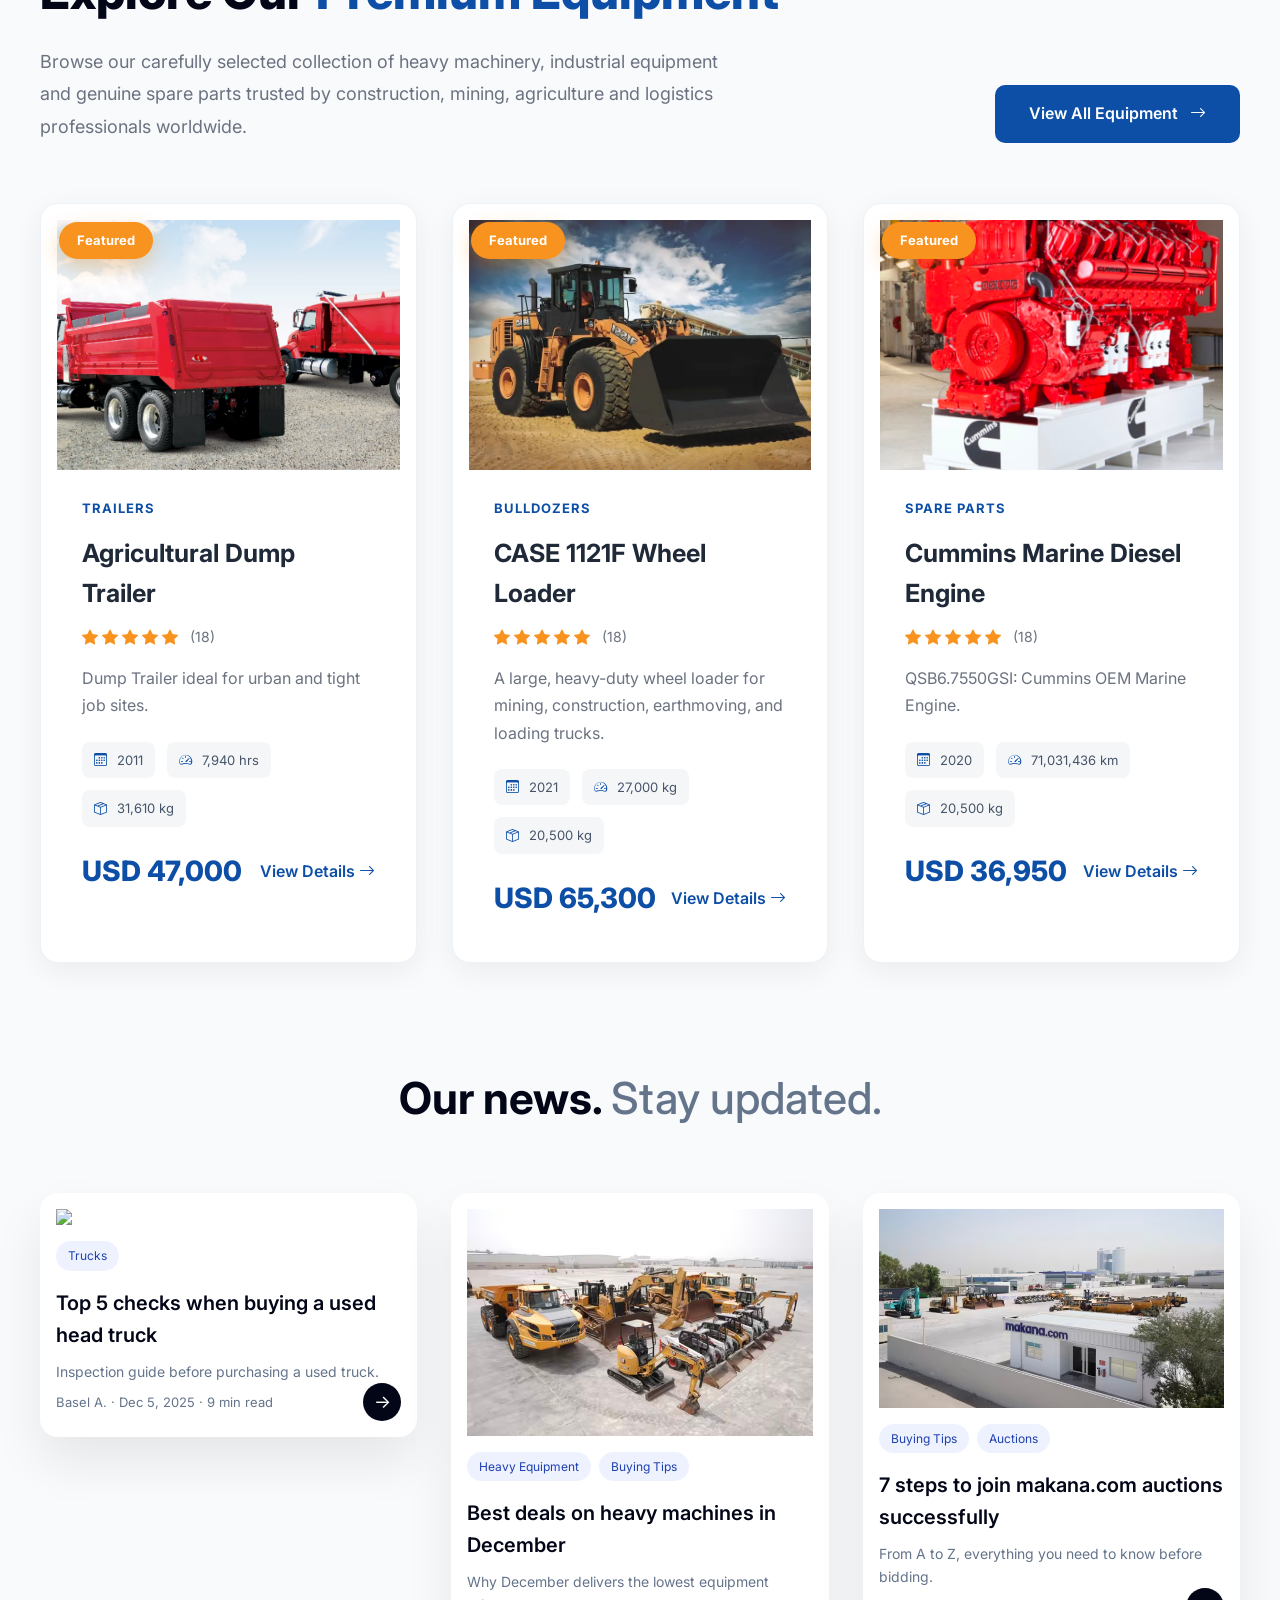
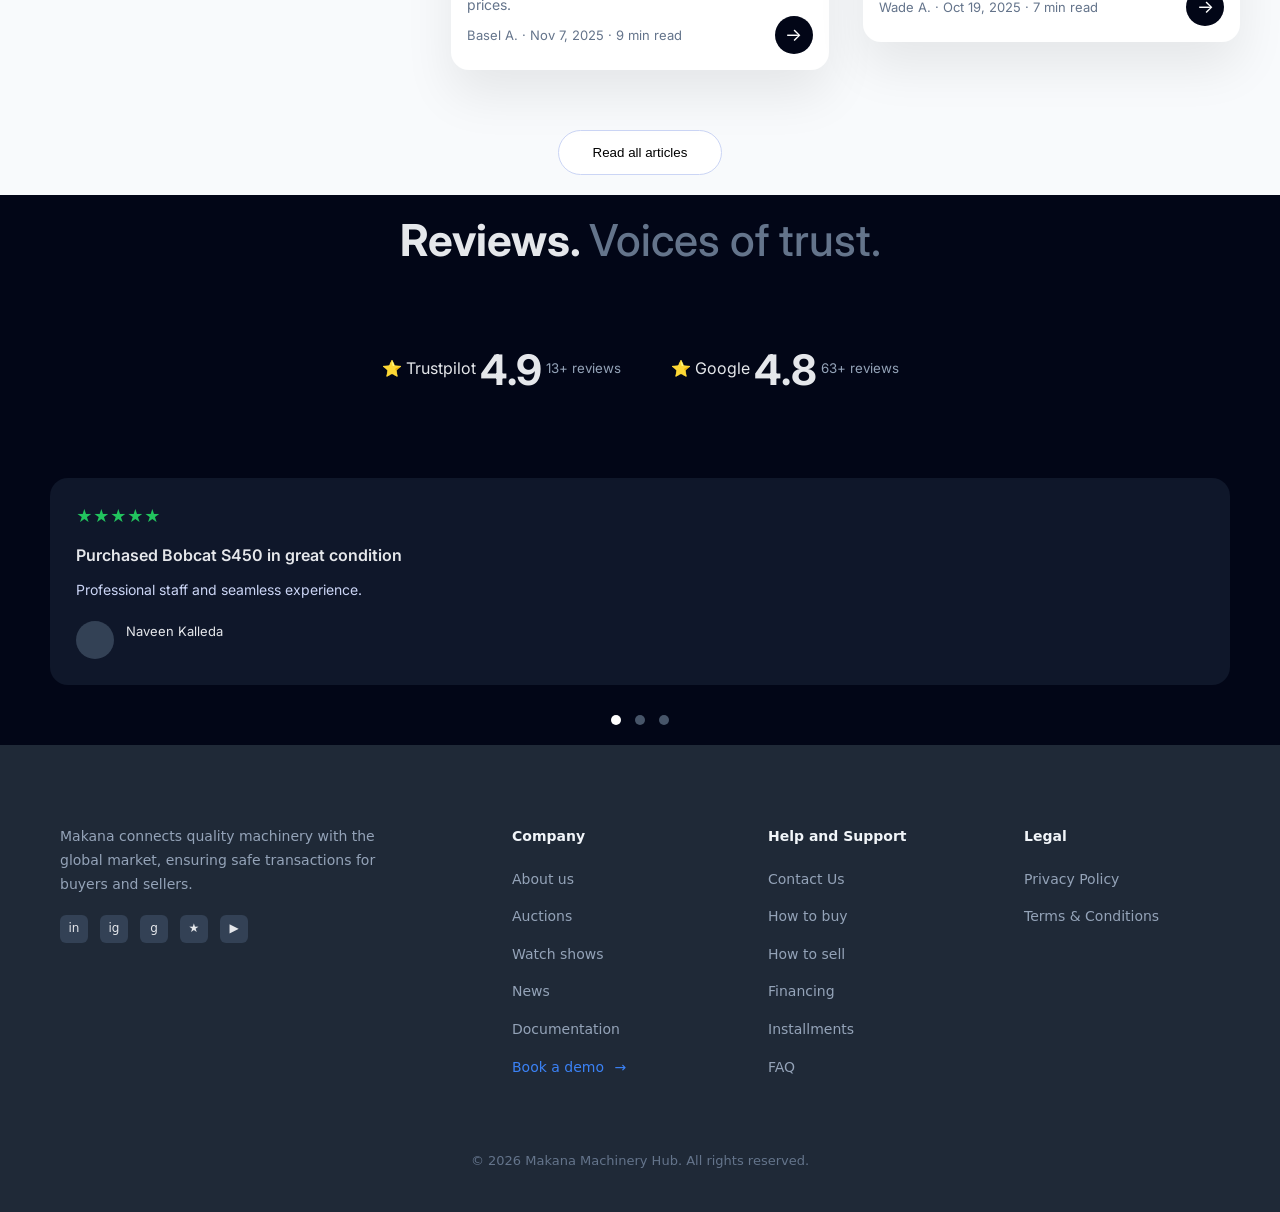
==== commit 5a9d9de4: "update layout" ====
--- a/index.html
+++ b/index.html
@@ -46,6 +46,17 @@
             box-sizing: border-box;
         }
 
+        /* Global link styling */
+        a {
+            text-decoration: none;
+            color: inherit;
+            transition: color 0.3s ease;
+        }
+
+        a:hover {
+            color: #0d4ea6;
+            /* Your brand blue */
+        }
 
         .top-bar {
             background: #b7d3ff;
@@ -1953,6 +1964,20 @@
         <button class="read-all">Read all articles</button>
     </section>
 
+    <style>
+        /* Global link styling */
+        a {
+            text-decoration: none;
+            color: inherit;
+            transition: color 0.3s ease;
+        }
+
+        a:hover {
+            color: #0d4ea6;
+            /* Your brand blue */
+        }
+    </style>
+
     <!-- REVIEWS -->
     <section class="reviews">
         <div class="container">
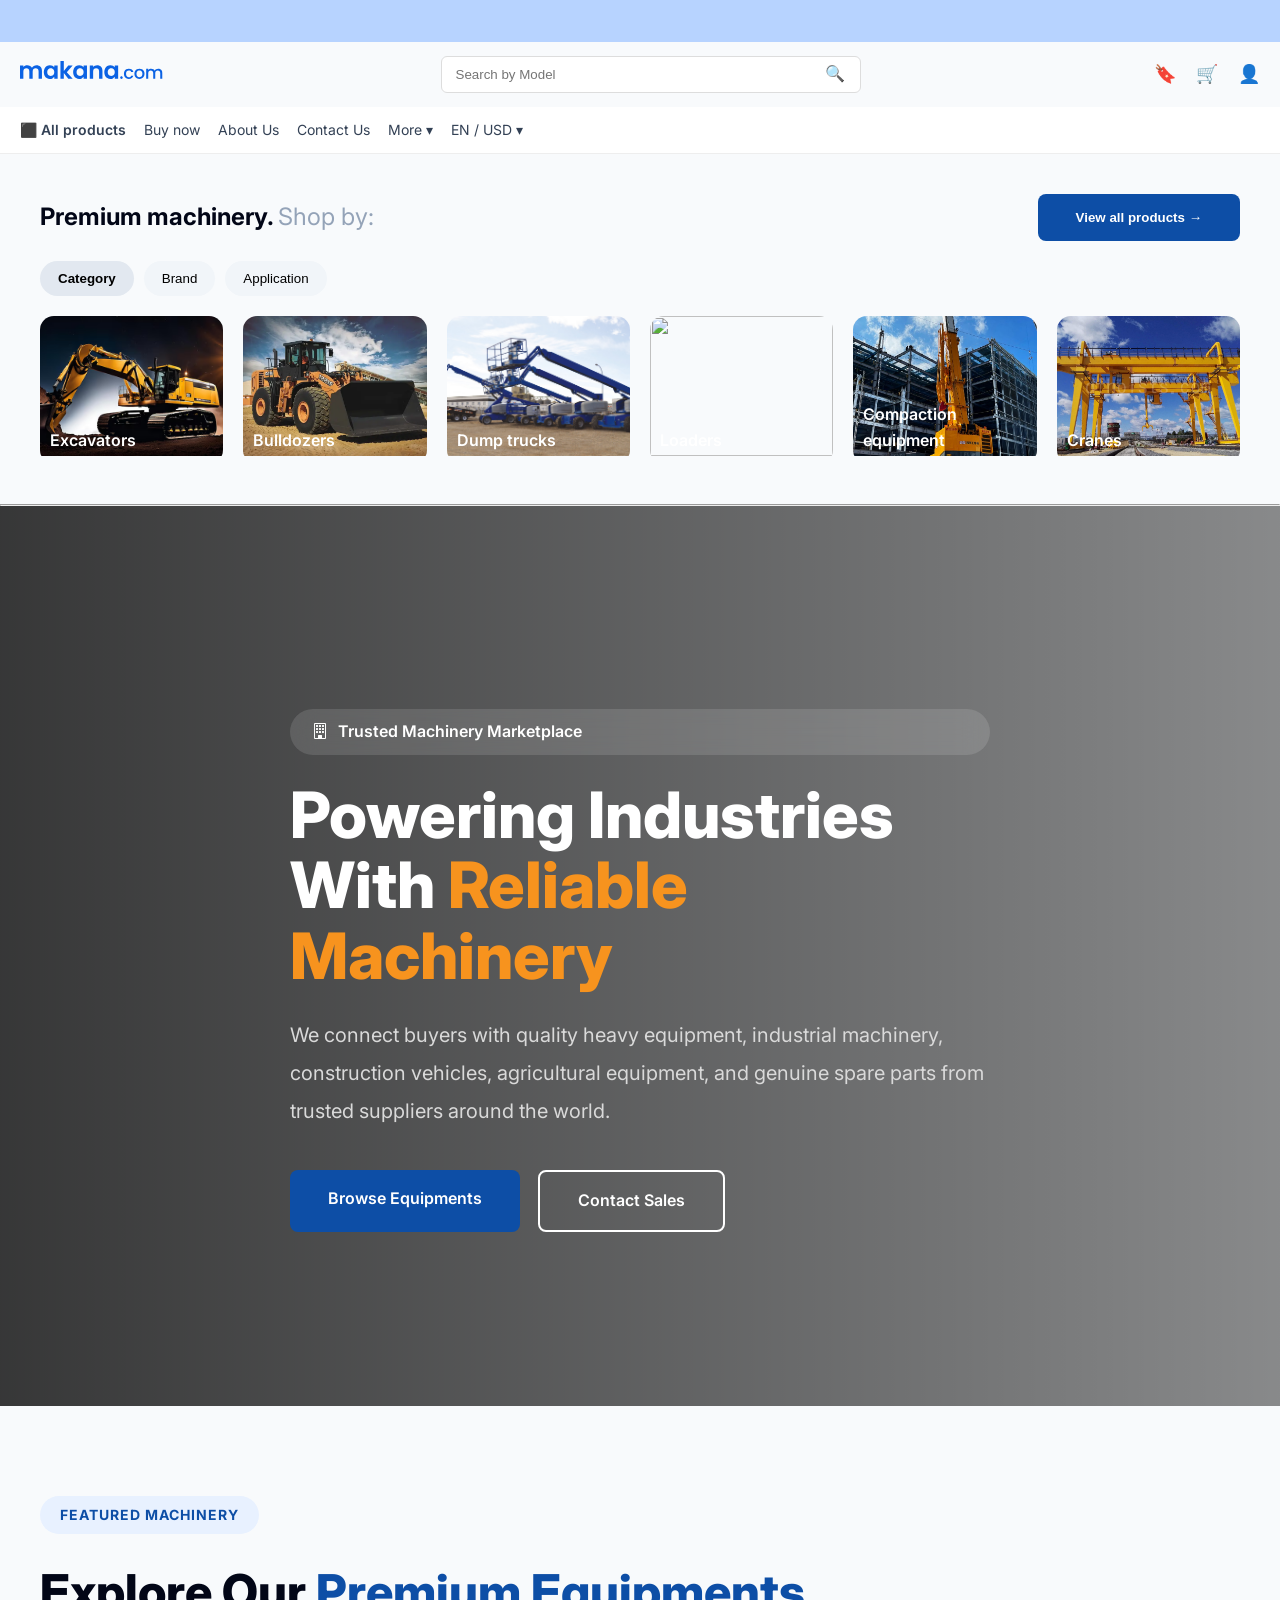
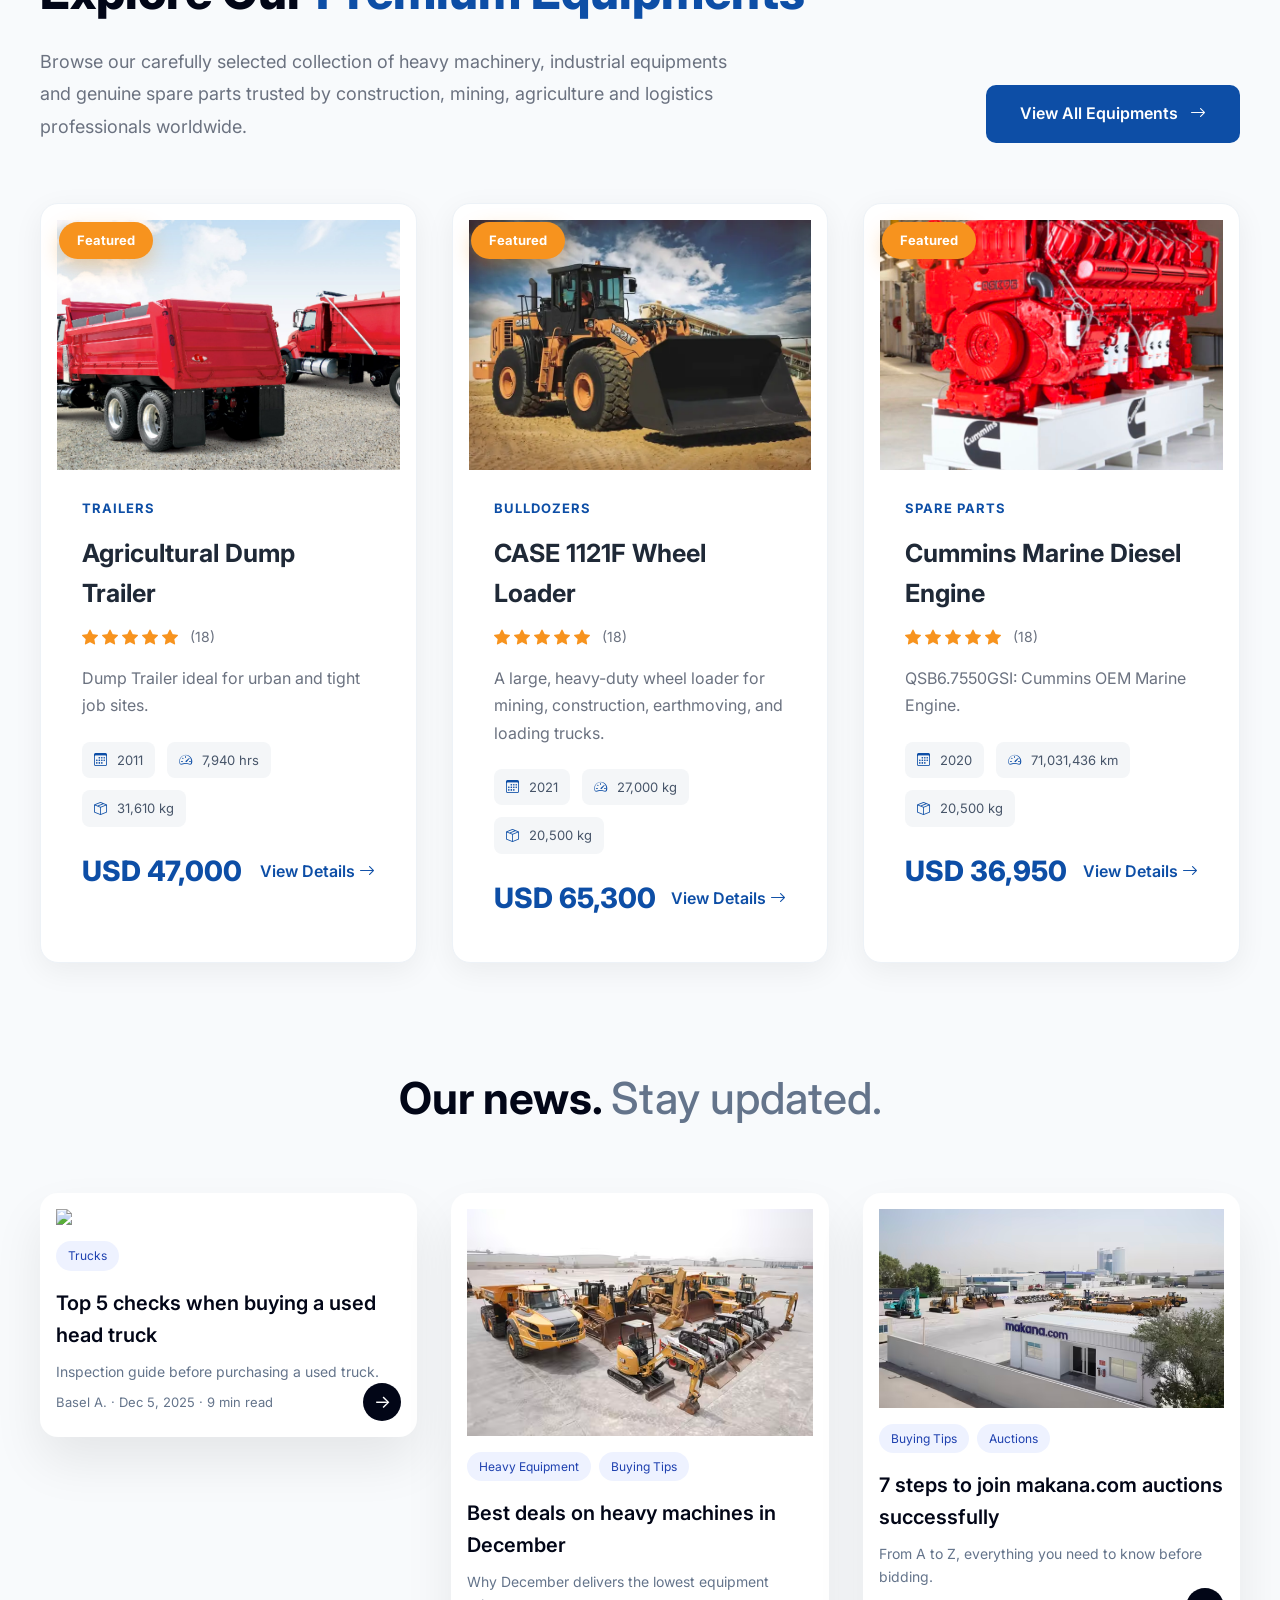
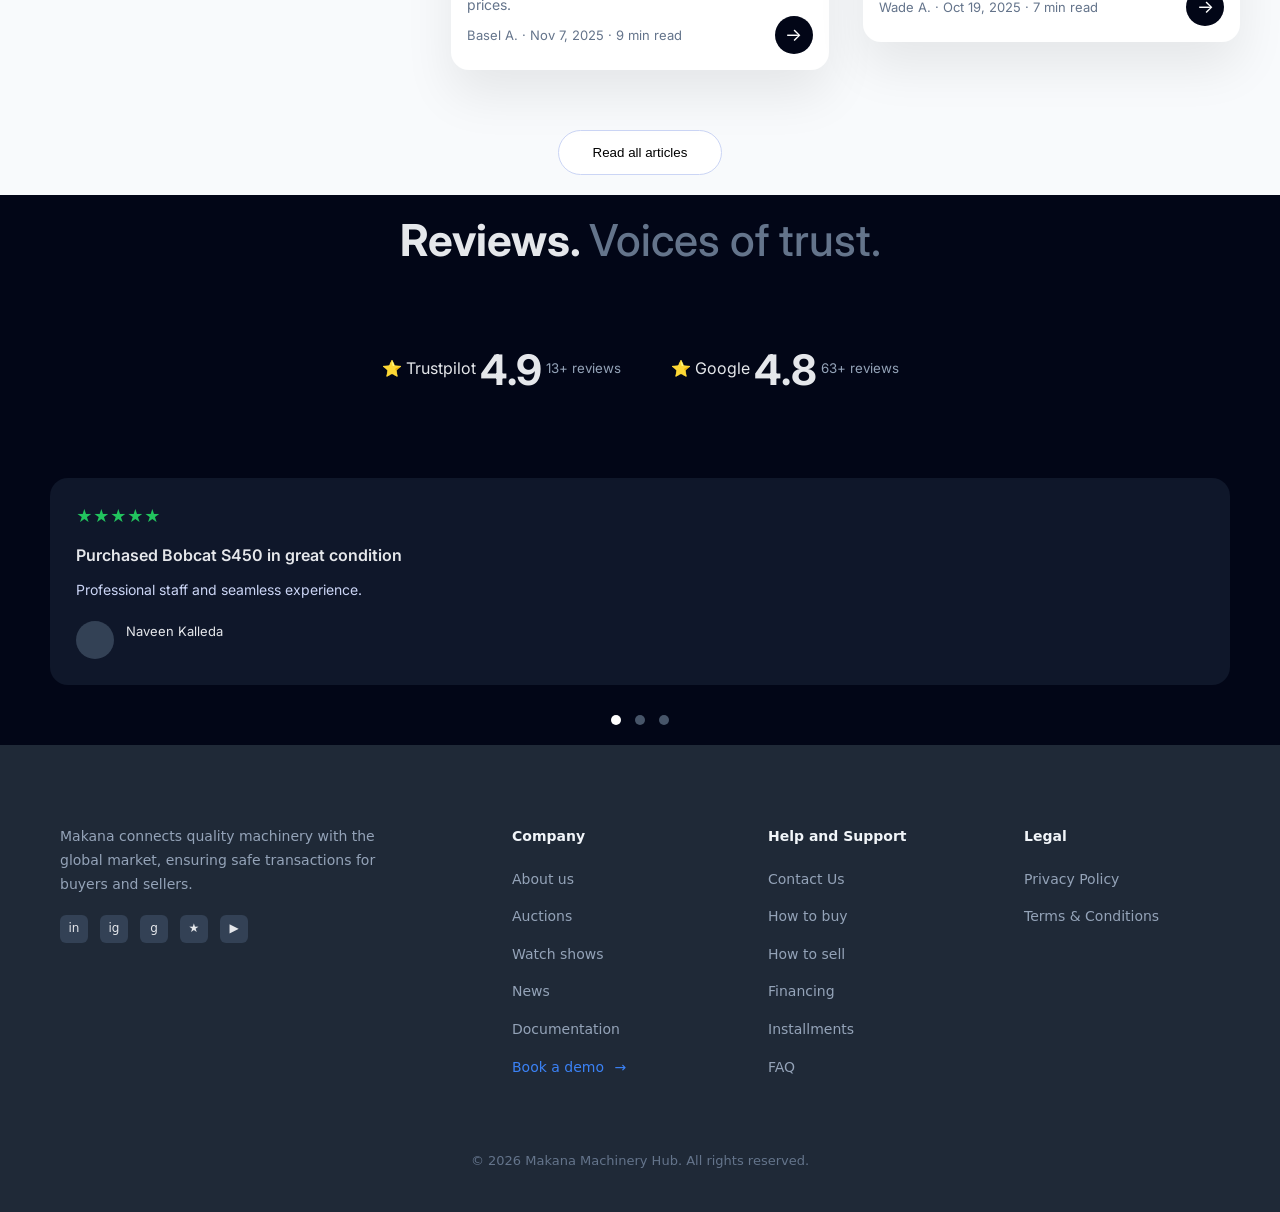
==== commit d47b7c7a: "update layout" ====
--- a/index.html
+++ b/index.html
@@ -1146,7 +1146,7 @@
                 <div class="hero-buttons">
 
                     <a href="products.html" class="btn-primary">
-                        Browse Equipment
+                        Browse Equipments
                     </a>
 
                     <a href="#" class="btn-outline" onclick="Tawk_API.maximize(); return false;">
@@ -1428,12 +1428,12 @@
 
                 <h2>
                     Explore Our
-                    <span>Premium Equipment</span>
+                    <span>Premium Equipments</span>
                 </h2>
 
                 <p>
                     Browse our carefully selected collection of heavy machinery,
-                    industrial equipment and genuine spare parts trusted by
+                    industrial equipments and genuine spare parts trusted by
                     construction, mining, agriculture and logistics professionals worldwide.
                 </p>
 
@@ -1441,7 +1441,7 @@
 
             <a href="products.html" class="view-all-btn">
 
-                View All Equipment
+                View All Equipments
 
                 <i class="bi bi-arrow-right"></i>
 
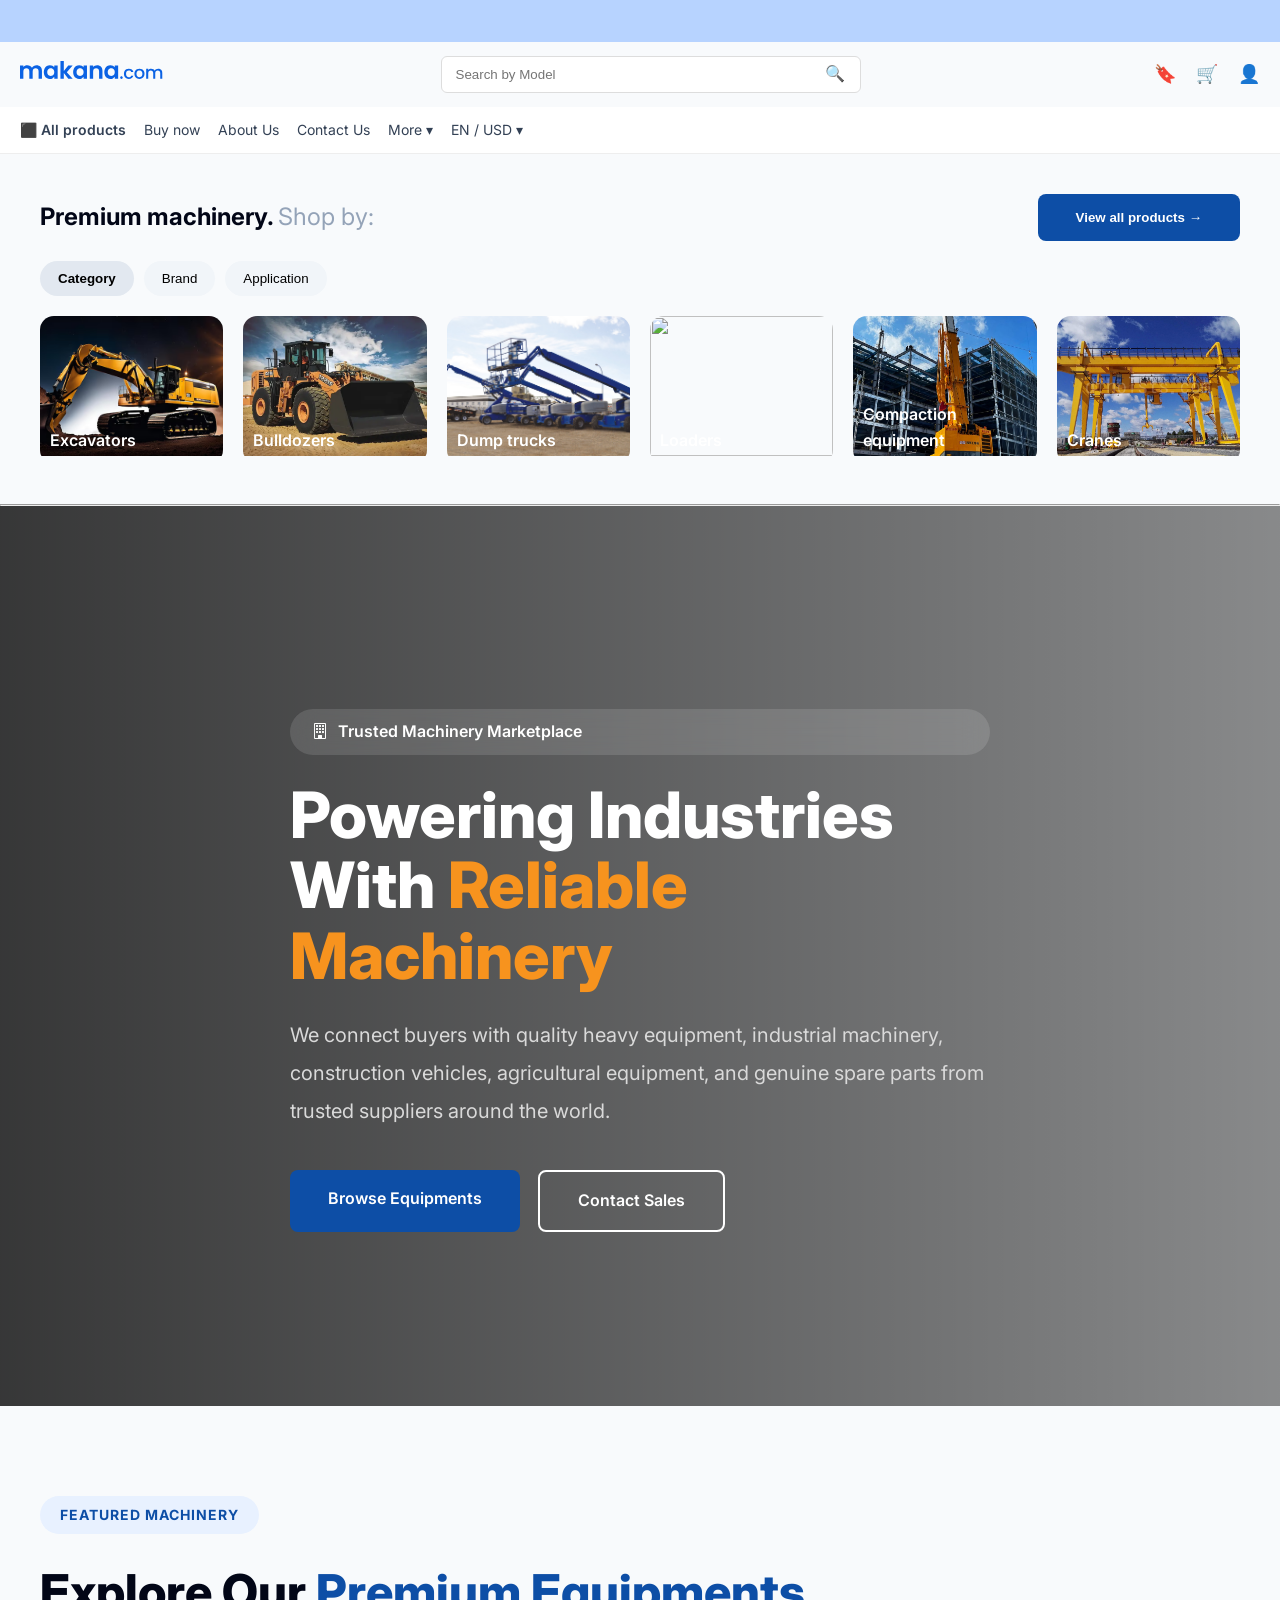
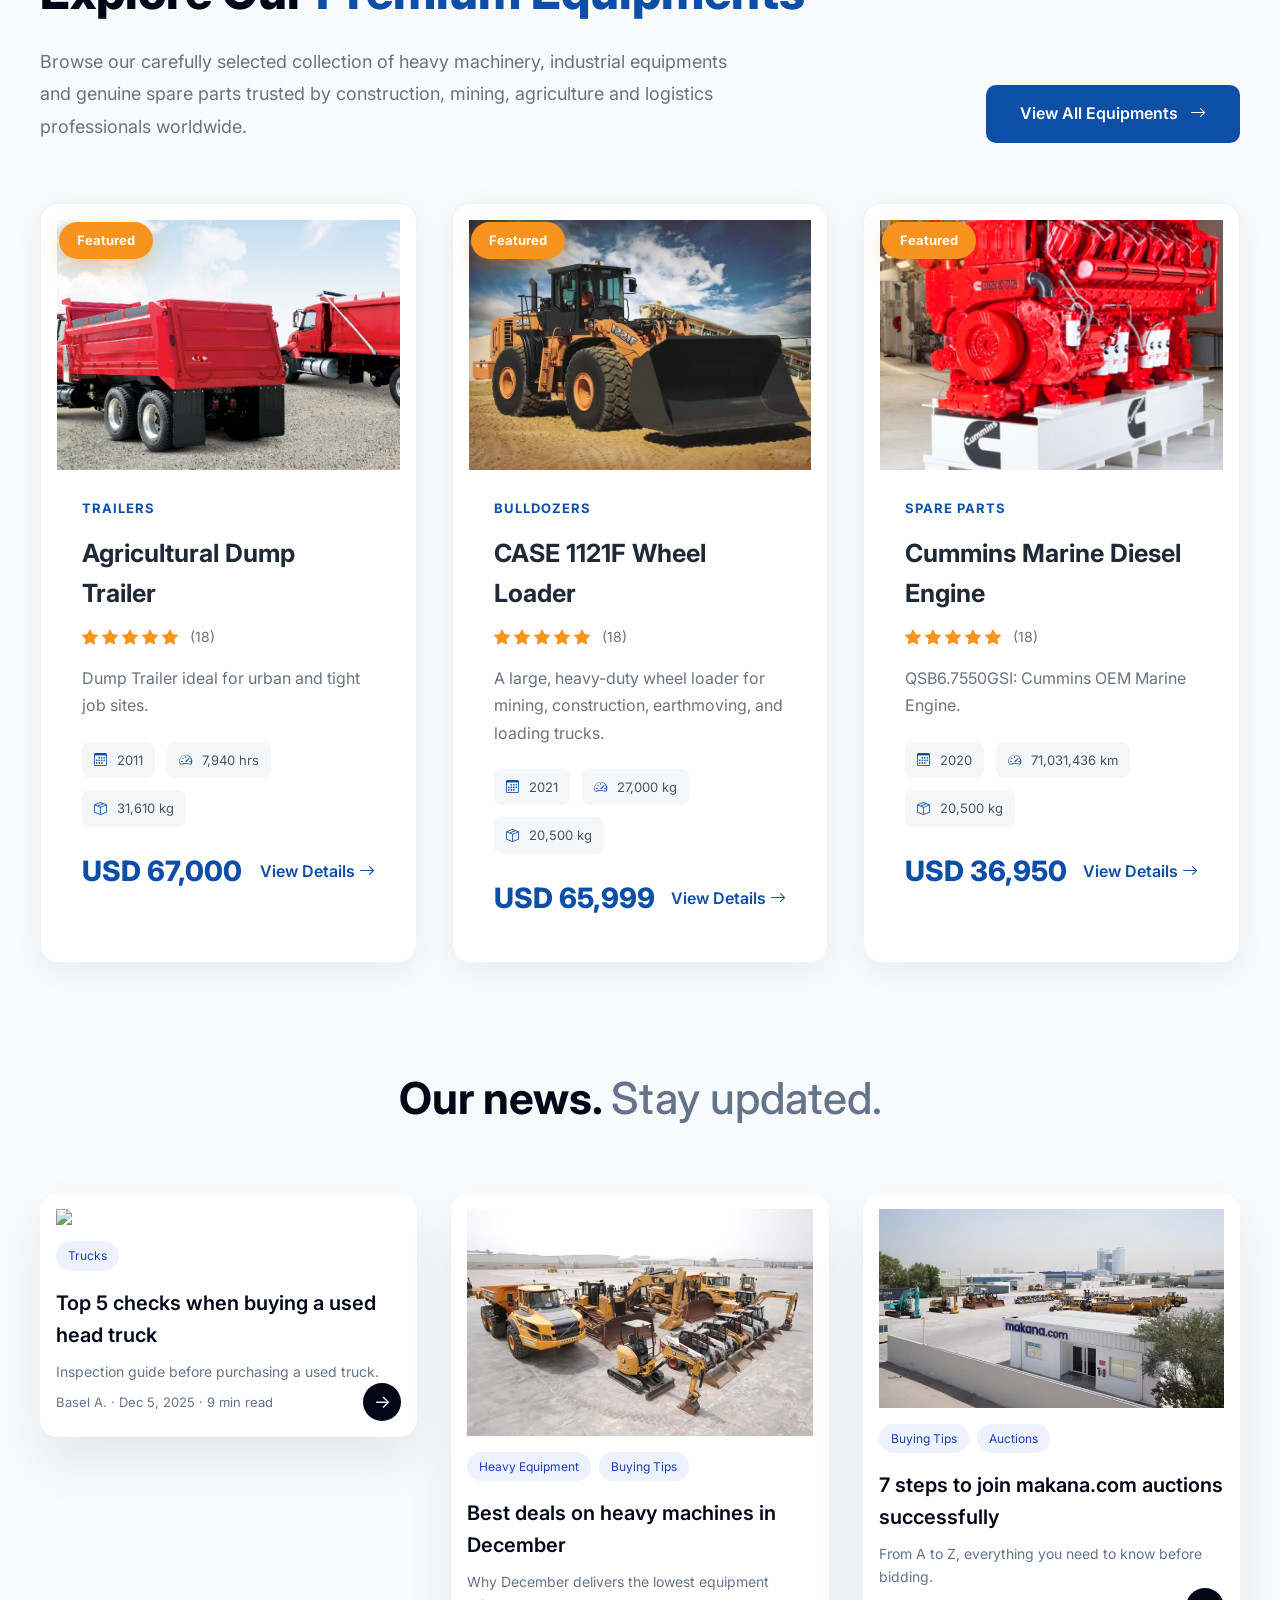
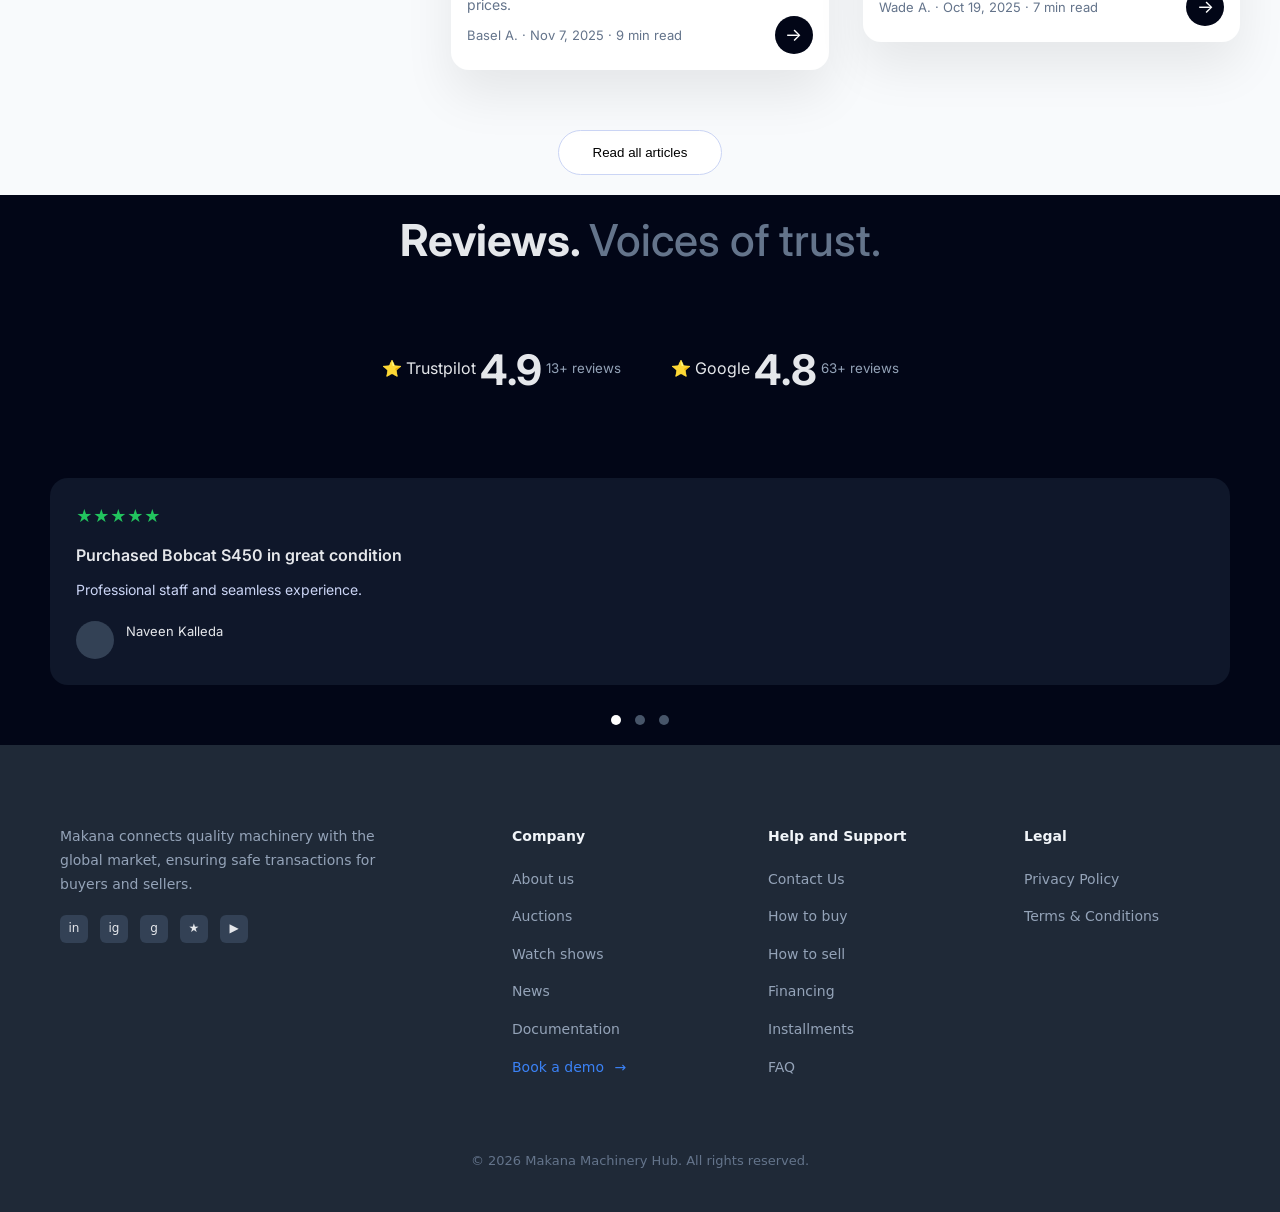
==== commit 0e5d6b30: "update layout" ====
--- a/index.html
+++ b/index.html
@@ -1587,7 +1587,7 @@
                 <a href="checkout.html" onclick="selectProduct(
          'Agricultural Dump Trailer / Tipping Trailer',
          'Dump Trailer ideal for urban and tight job sites.',
-         'USD 47,000',
+         'USD 67,000',
          'img/heavy-machine-4.jpg'
          )">
 
@@ -1666,7 +1666,7 @@
 
                             <div class="price">
 
-                                USD 47,000
+                                USD 67,000
 
                             </div>
 
@@ -1696,7 +1696,7 @@
                 <a href="checkout.html" onclick="selectProduct(
                    'Telehandler (Telescopic Handler)',
                    'Telescopic Handler with excellent reliability.',
-                   'USD 65,300',
+                   'USD 65,999',
                    'img/BULLDOZER.webp'
                 )">
 
@@ -1774,7 +1774,7 @@
 
                             <div class="price">
 
-                                USD 65,300
+                                USD 65,999
 
                             </div>
 
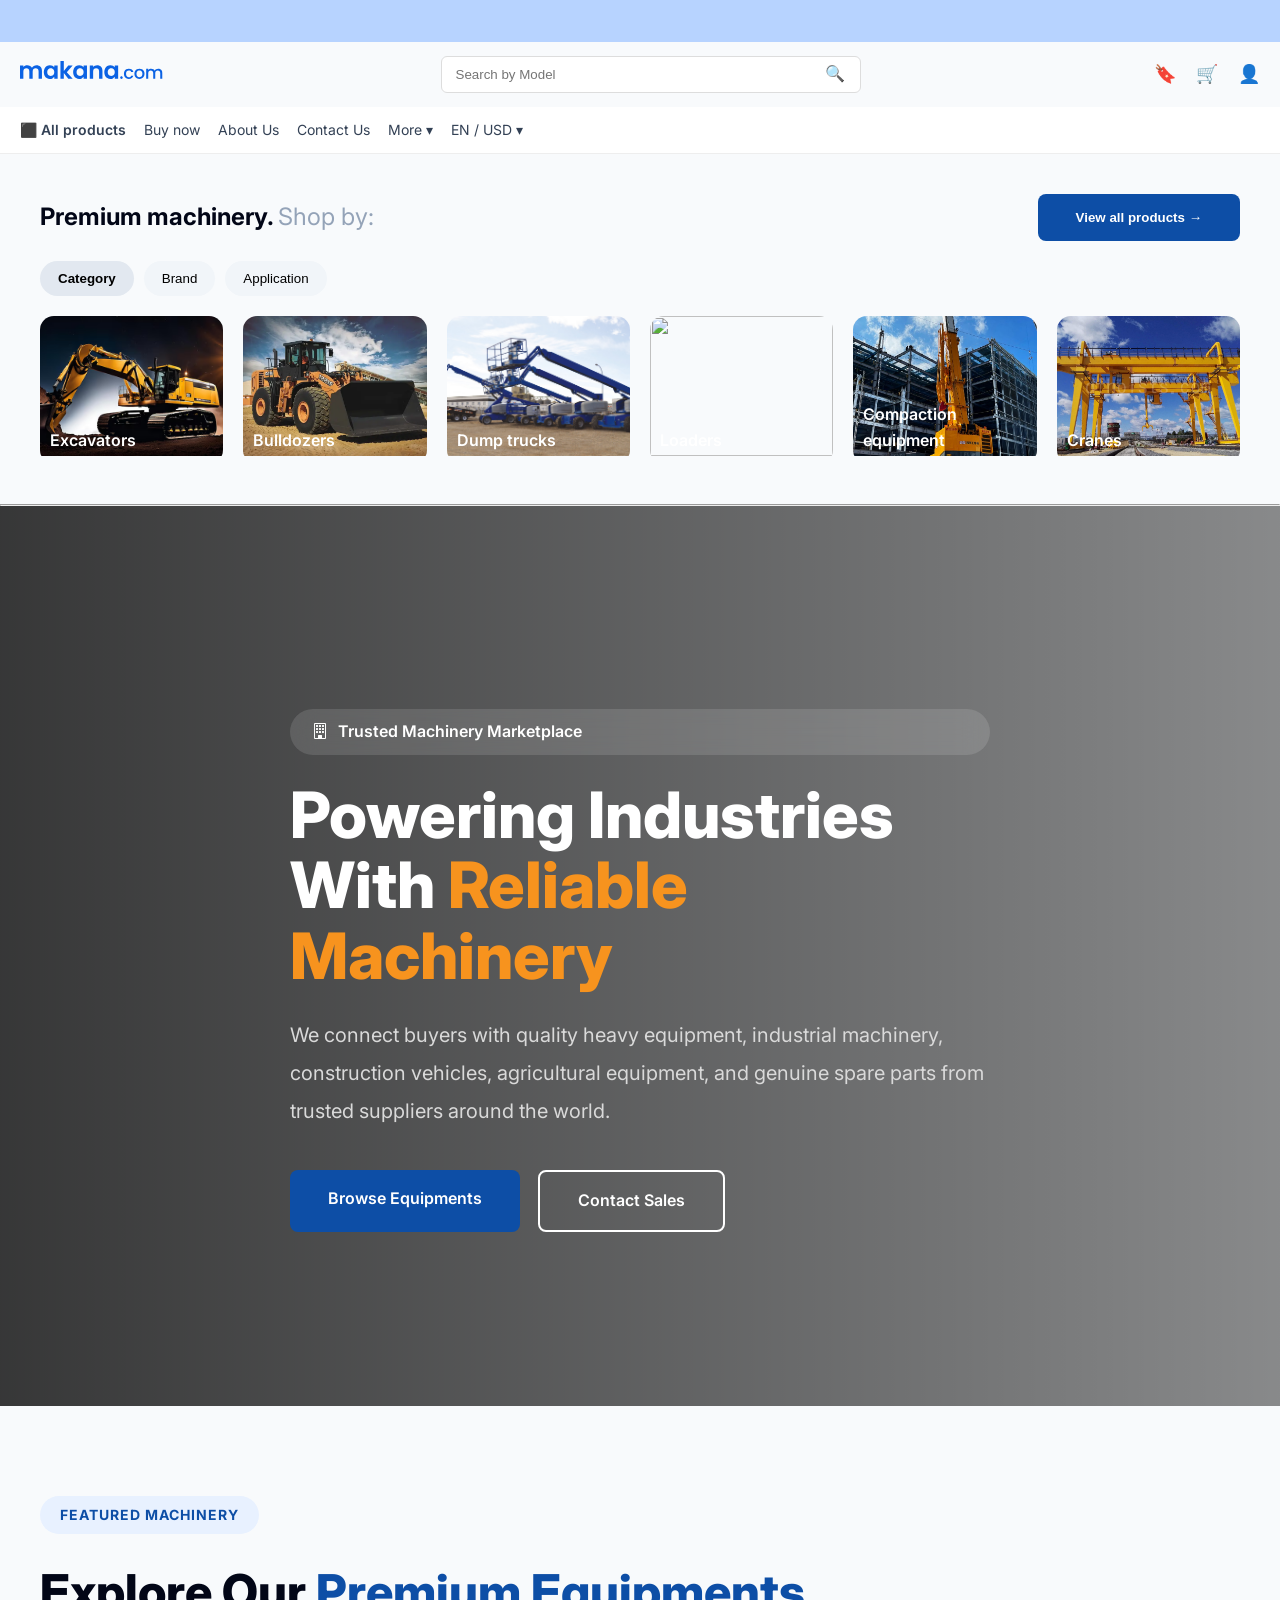
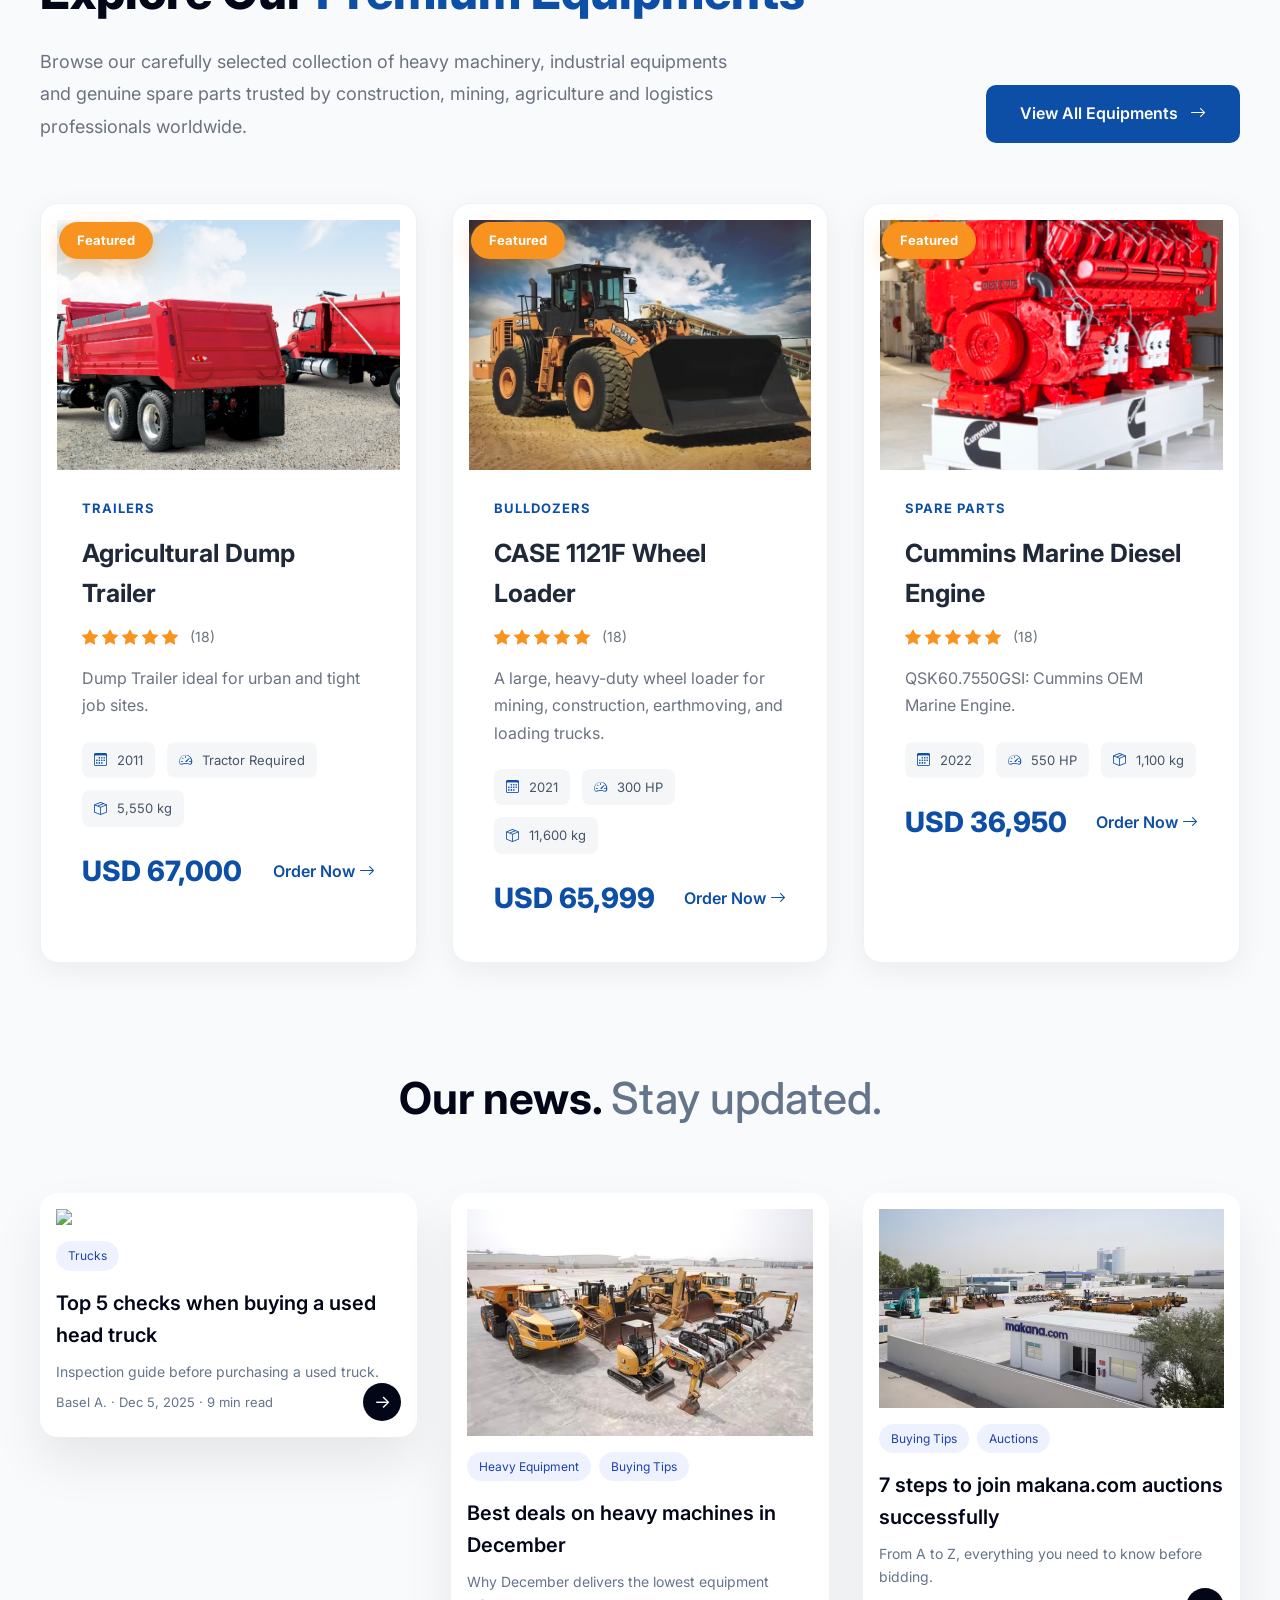
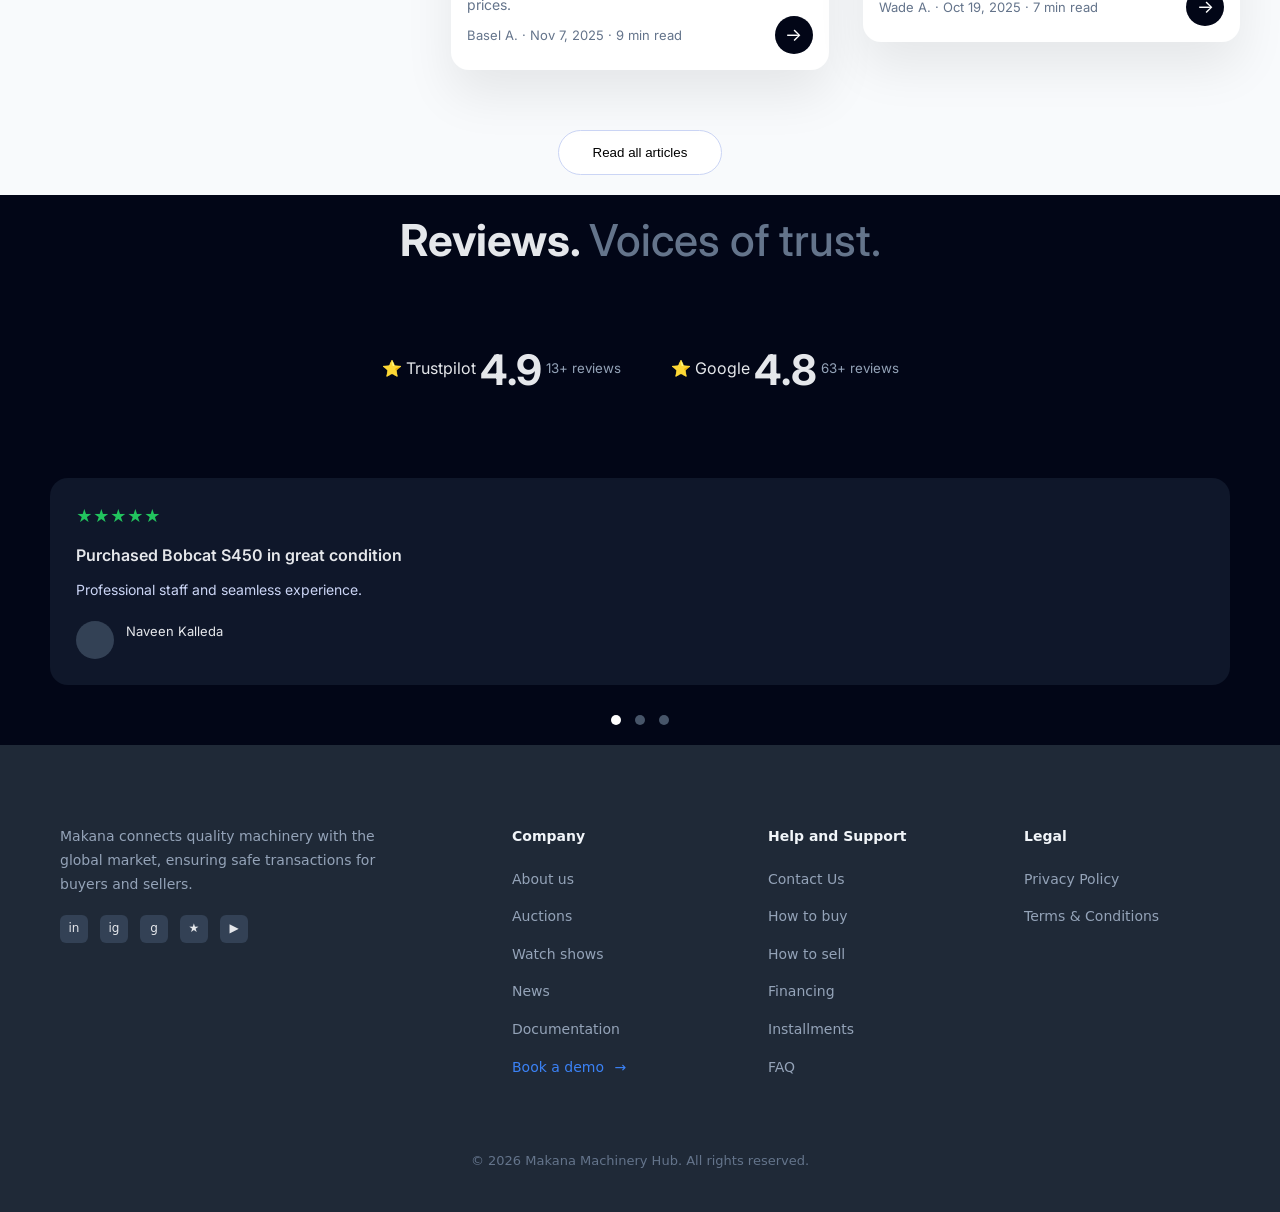
==== commit b8a3a6ef: "update layout" ====
--- a/index.html
+++ b/index.html
@@ -1648,7 +1648,7 @@
 
                                 <i class="bi bi-speedometer2"></i>
 
-                                7,940 hrs
+                                Tractor Required
 
                             </span>
 
@@ -1656,7 +1656,7 @@
 
                                 <i class="bi bi-box-seam"></i>
 
-                                31,610 kg
+                                5,550 kg
 
                             </span>
 
@@ -1672,7 +1672,7 @@
 
                             <span class="details-btn">
 
-                                View Details
+                                Order Now
 
                                 <i class="bi bi-arrow-right"></i>
 
@@ -1756,7 +1756,7 @@
 
                                 <i class="bi bi-speedometer2"></i>
 
-                                27,000 kg
+                                300 HP
 
                             </span>
 
@@ -1764,7 +1764,7 @@
 
                                 <i class="bi bi-box-seam"></i>
 
-                                20,500 kg
+                                11,600 kg
 
                             </span>
 
@@ -1780,7 +1780,7 @@
 
                             <span class="details-btn">
 
-                                View Details
+                                Order Now
 
                                 <i class="bi bi-arrow-right"></i>
 
@@ -1803,7 +1803,7 @@
 
                 <a href="checkout.html" onclick="selectProduct(
                    'Cummins Marine Diesel Engine',
-                   'QSB6.7550GSI: Cummins OEM Marine Engine.',
+                   'QSK60.7550GSI: Cummins OEM Marine Engine.',
                    'USD 36,950',
                    'img/whatsappnew.jpeg'
                  )">
@@ -1846,7 +1846,7 @@
 
                         <p class="product-desc">
 
-                            QSB6.7550GSI: Cummins OEM Marine Engine.
+                            QSK60.7550GSI: Cummins OEM Marine Engine.
 
                         </p>
 
@@ -1856,7 +1856,7 @@
 
                                 <i class="bi bi-calendar3"></i>
 
-                                2020
+                                2022
 
                             </span>
 
@@ -1864,7 +1864,7 @@
 
                                 <i class="bi bi-speedometer2"></i>
 
-                                71,031,436 km
+                                550 HP
 
                             </span>
 
@@ -1872,7 +1872,7 @@
 
                                 <i class="bi bi-box-seam"></i>
 
-                                20,500 kg
+                                1,100 kg
 
                             </span>
 
@@ -1888,7 +1888,7 @@
 
                             <span class="details-btn">
 
-                                View Details
+                                Order Now
 
                                 <i class="bi bi-arrow-right"></i>
 
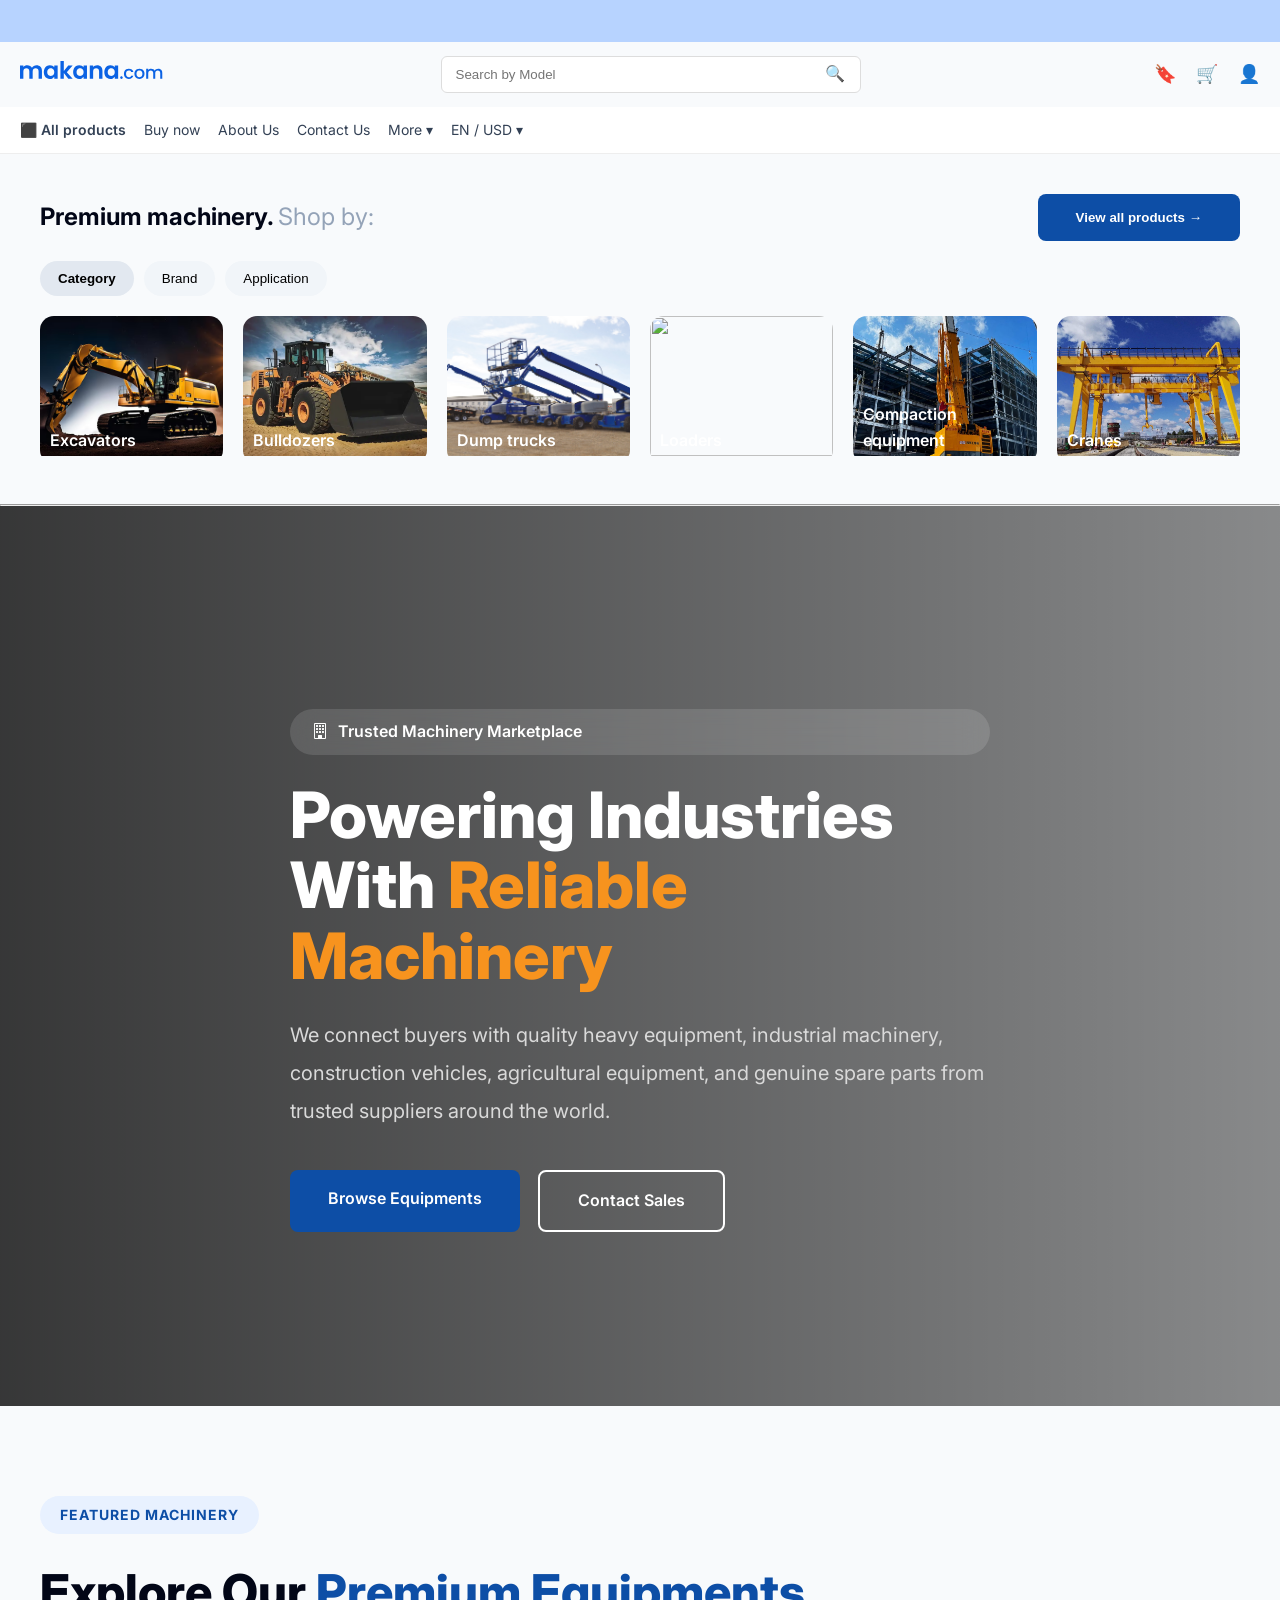
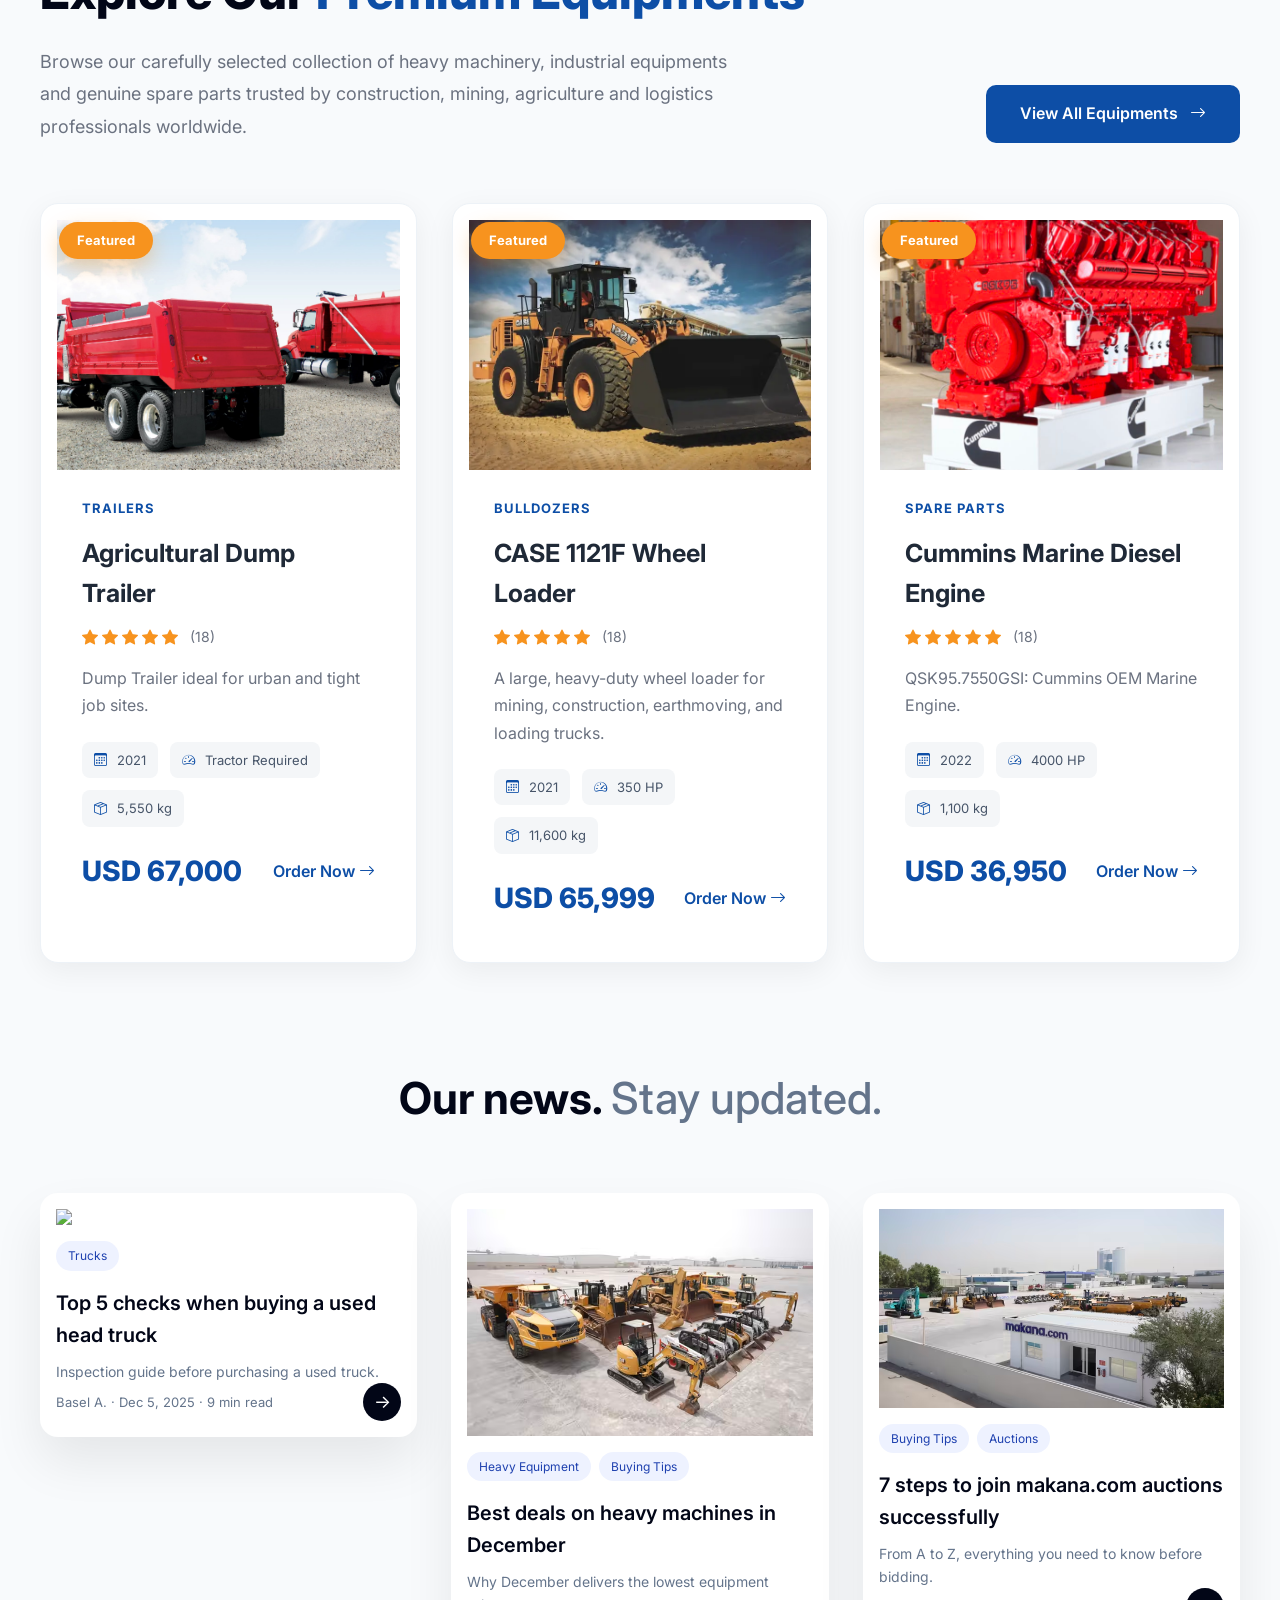
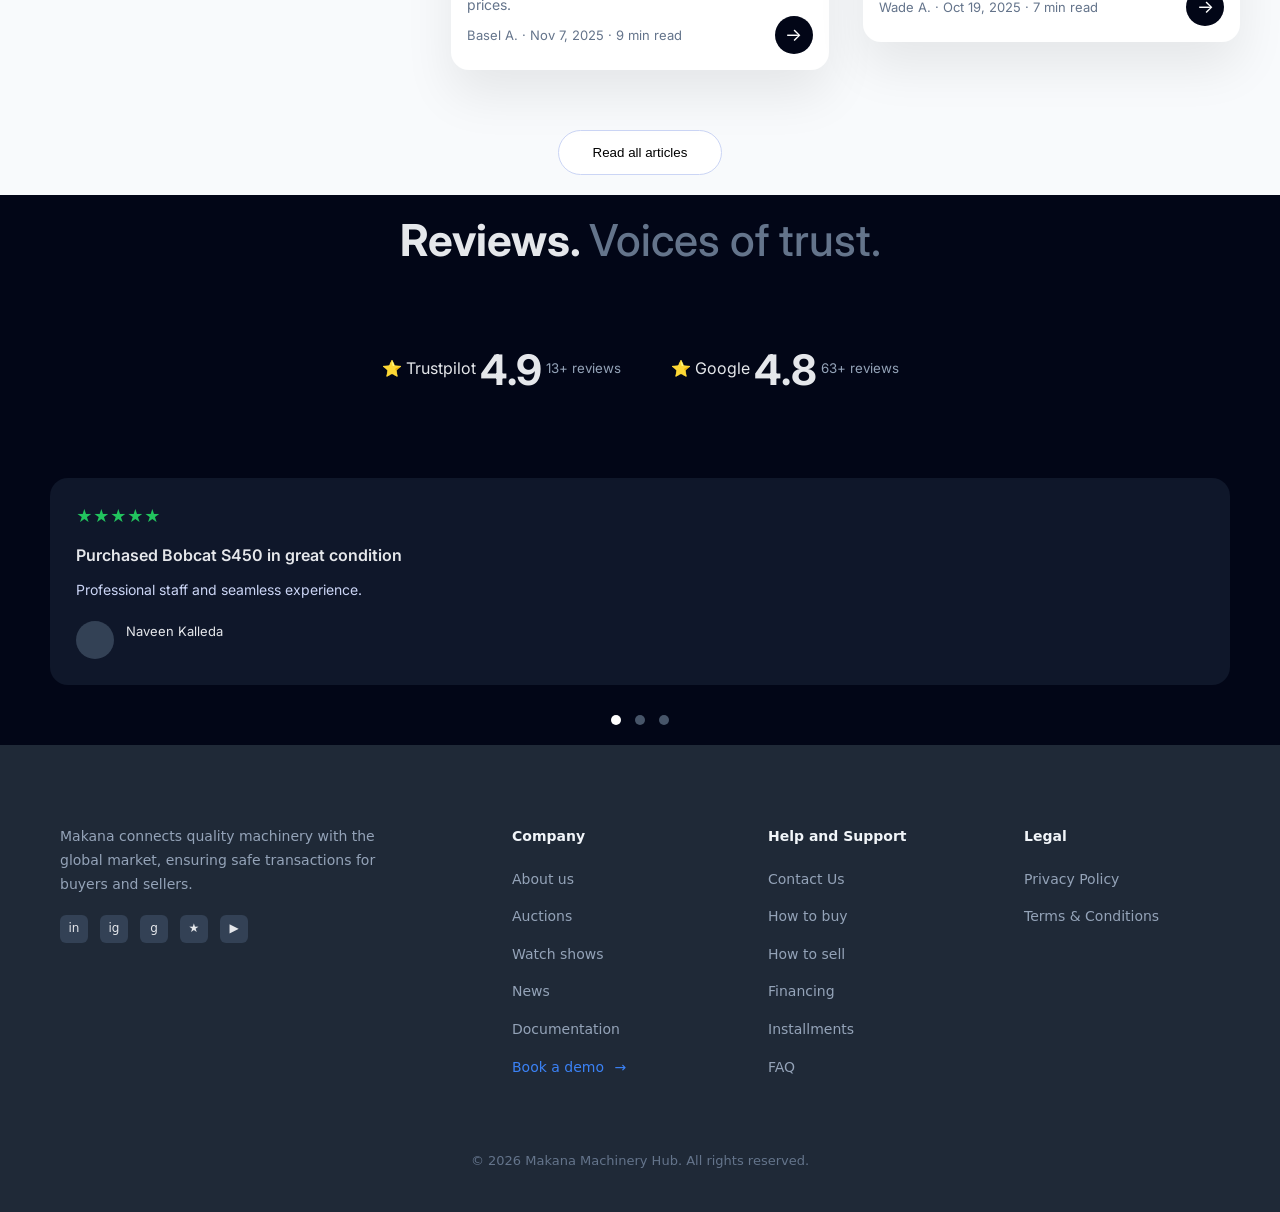
==== commit 36219490: "update layout" ====
--- a/index.html
+++ b/index.html
@@ -1640,7 +1640,7 @@
 
                                 <i class="bi bi-calendar3"></i>
 
-                                2011
+                                2021
 
                             </span>
 
@@ -1756,7 +1756,7 @@
 
                                 <i class="bi bi-speedometer2"></i>
 
-                                300 HP
+                                350 HP
 
                             </span>
 
@@ -1846,7 +1846,7 @@
 
                         <p class="product-desc">
 
-                            QSK60.7550GSI: Cummins OEM Marine Engine.
+                            QSK95.7550GSI: Cummins OEM Marine Engine.
 
                         </p>
 
@@ -1864,7 +1864,7 @@
 
                                 <i class="bi bi-speedometer2"></i>
 
-                                550 HP
+                                4000 HP
 
                             </span>
 
